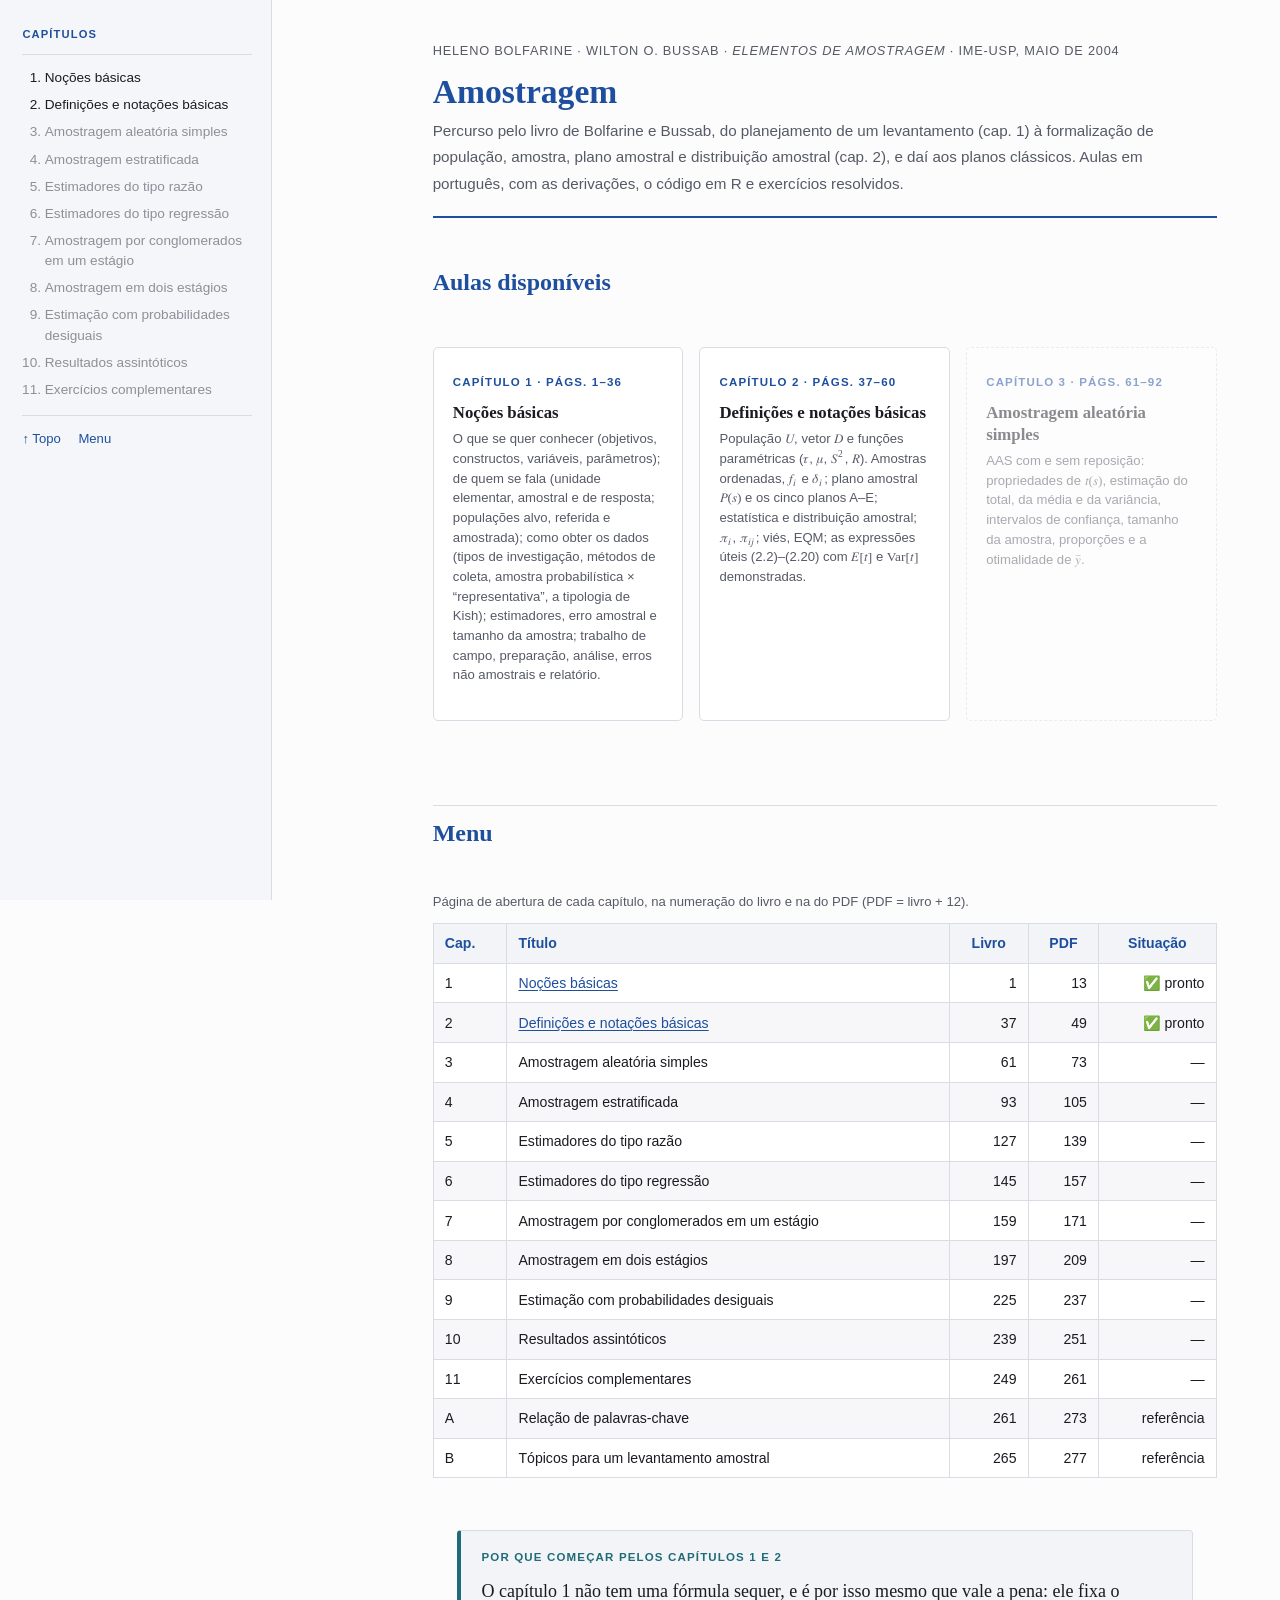
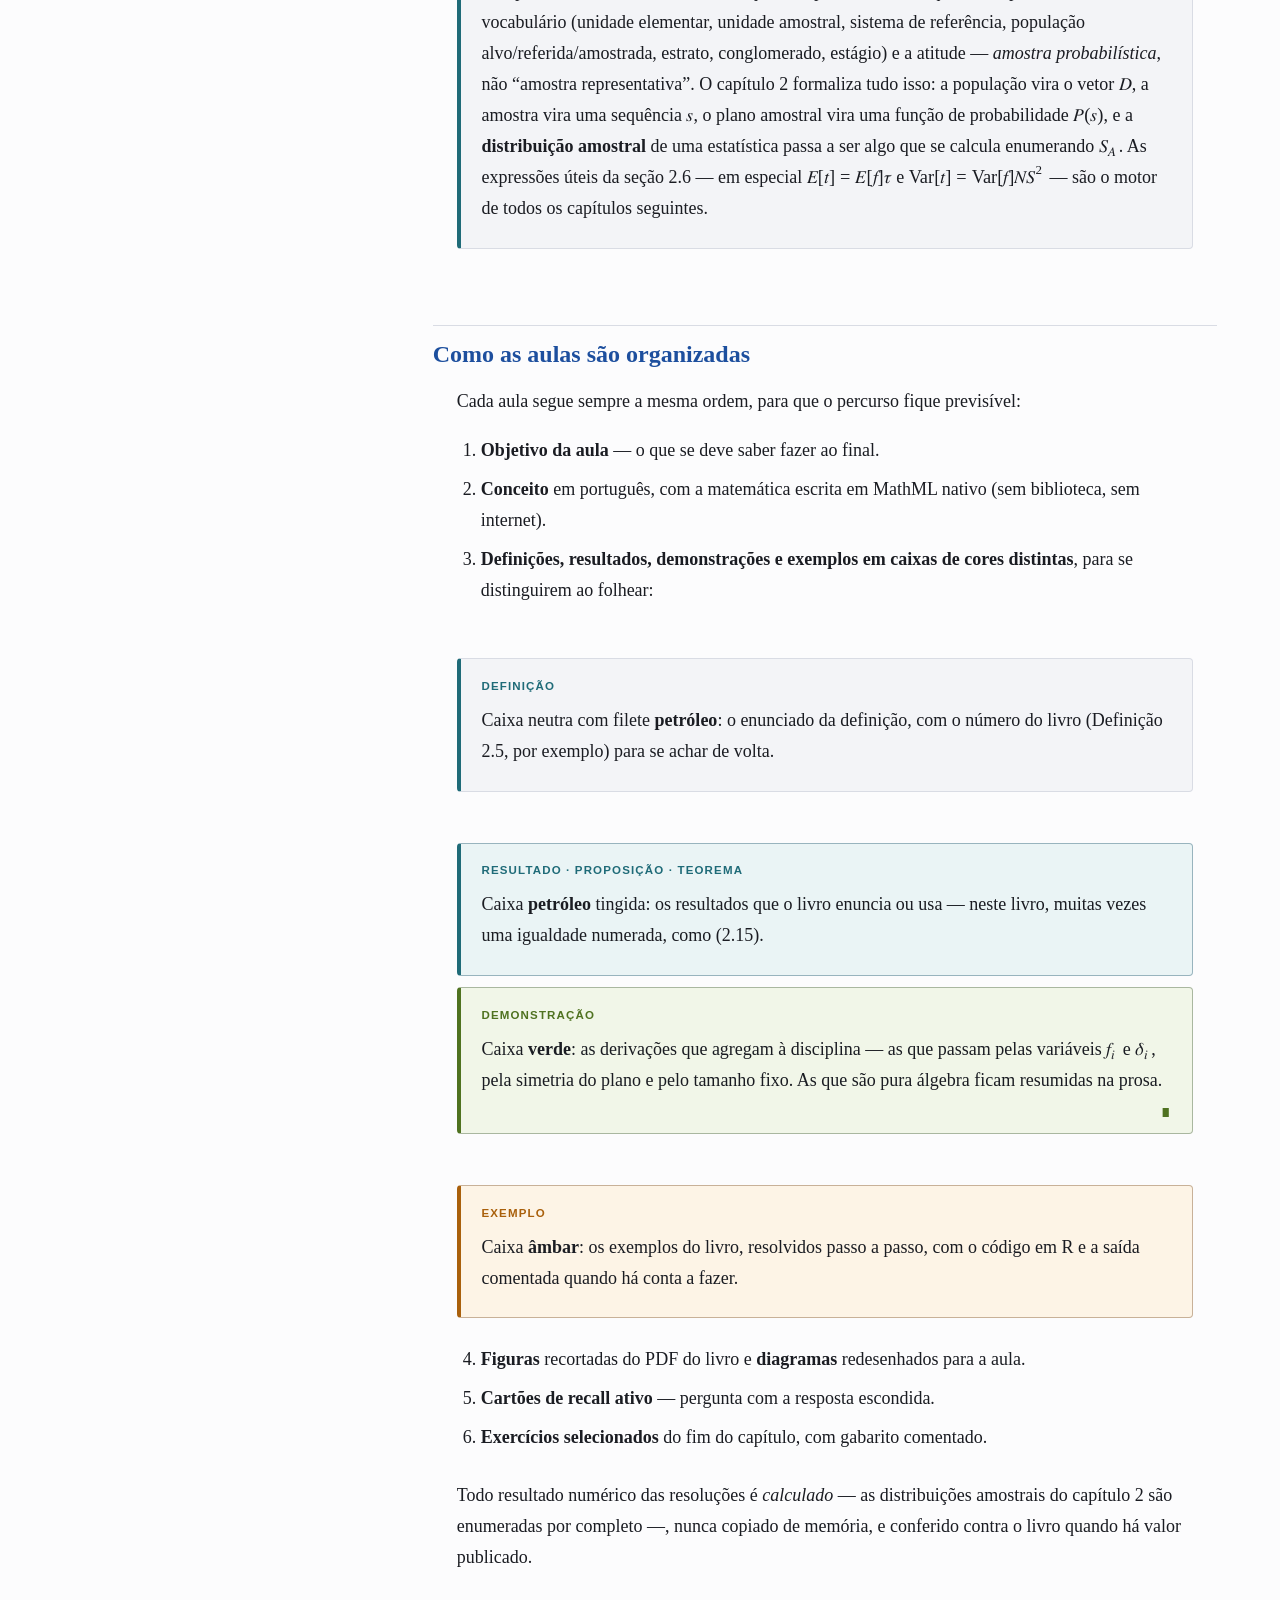
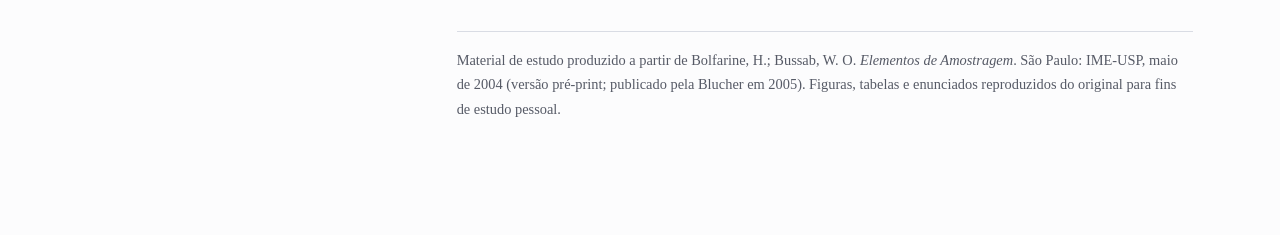
==== estudo/index.html @ f5d56c2b "Caderno de Amostragem: capítulos 1 e 2 de Bolfarine & Bussab Estrutura irmã dos cadernos ESTOCASTICO" ====
<!DOCTYPE html>
<html lang="pt-BR">
<head>
<meta charset="utf-8">
<meta name="viewport" content="width=device-width, initial-scale=1">
<!-- Caderno de estudo pessoal: reproduz figuras de obra protegida
     (Bolfarine & Bussab, IME-USP) para uso próprio. Fora dos buscadores. -->
<meta name="robots" content="noindex, nofollow">
<title>Amostragem — percurso de estudo</title>
<link rel="stylesheet" href="assets/tema.css?v=1">
<link rel="stylesheet" href="assets/estilo.css?v=1">
</head>
<body>

<details class="menu-lateral" open>
  <summary>Capítulos</summary>
  <nav class="painel">
    <p class="painel-titulo">Capítulos</p>
    <ol>
      <li><a href="cap01/01-00-nocoes-basicas.html">Noções básicas</a></li>
      <li><a href="cap02/02-00-definicoes-e-notacoes-basicas.html">Definições e notações básicas</a></li>
      <li class="adiante">Amostragem aleatória simples</li>
      <li class="adiante">Amostragem estratificada</li>
      <li class="adiante">Estimadores do tipo razão</li>
      <li class="adiante">Estimadores do tipo regressão</li>
      <li class="adiante">Amostragem por conglomerados em um estágio</li>
      <li class="adiante">Amostragem em dois estágios</li>
      <li class="adiante">Estimação com probabilidades desiguais</li>
      <li class="adiante">Resultados assintóticos</li>
      <li class="adiante">Exercícios complementares</li>
    </ol>
    <p class="extras">
      <a href="#topo">↑ Topo</a>
      <a href="#menu">Menu</a>
    </p>
  </nav>
</details>

<div class="pagina" id="topo">

<header class="topo">
  <p class="migalha">Heleno Bolfarine · Wilton O. Bussab · <em>Elementos de Amostragem</em> · IME-USP, maio de 2004</p>
  <h1>Amostragem</h1>
  <p class="subtitulo">Percurso pelo livro de Bolfarine e Bussab, do planejamento de um levantamento (cap. 1) à formalização de população, amostra, plano amostral e distribuição amostral (cap. 2), e daí aos planos clássicos. Aulas em português, com as derivações, o código em R e exercícios resolvidos.</p>
</header>


<h2>Aulas disponíveis</h2>

<div class="cartoes">

  <a class="cartao" href="cap01/01-00-nocoes-basicas.html">
    <span class="cap">Capítulo 1 · págs. 1–36</span>
    <p class="tit">Noções básicas</p>
    <p class="desc">O que se quer conhecer (objetivos, constructos, variáveis, parâmetros); de quem se fala (unidade elementar, amostral e de resposta; populações alvo, referida e amostrada); como obter os dados (tipos de investigação, métodos de coleta, amostra probabilística × “representativa”, a tipologia de Kish); estimadores, erro amostral e tamanho da amostra; trabalho de campo, preparação, análise, erros não amostrais e relatório.</p>
  </a>

  <a class="cartao" href="cap02/02-00-definicoes-e-notacoes-basicas.html">
    <span class="cap">Capítulo 2 · págs. 37–60</span>
    <p class="tit">Definições e notações básicas</p>
    <p class="desc">População <math><mi>U</mi></math>, vetor <math><mi mathvariant="bold">D</mi></math> e funções paramétricas (<math><mi>τ</mi></math>, <math><mi>μ</mi></math>, <math><msup><mi>S</mi><mn>2</mn></msup></math>, <math><mi>R</mi></math>). Amostras ordenadas, <math><msub><mi>f</mi><mi>i</mi></msub></math> e <math><msub><mi>δ</mi><mi>i</mi></msub></math>; plano amostral <math><mi>P</mi><mo>(</mo><mi>s</mi><mo>)</mo></math> e os cinco planos A–E; estatística e distribuição amostral; <math><msub><mi>π</mi><mi>i</mi></msub></math>, <math><msub><mi>π</mi><mrow><mi>i</mi><mi>j</mi></mrow></msub></math>; viés, EQM; as expressões úteis (2.2)–(2.20) com <math><mi>E</mi><mo>[</mo><mi>t</mi><mo>]</mo></math> e <math><mi>Var</mi><mo>[</mo><mi>t</mi><mo>]</mo></math> demonstradas.</p>
  </a>

  <span class="cartao pendente">
    <span class="cap">Capítulo 3 · págs. 61–92</span>
    <p class="tit">Amostragem aleatória simples</p>
    <p class="desc">AAS com e sem reposição: propriedades de <math><mi>t</mi><mo>(</mo><mi>s</mi><mo>)</mo></math>, estimação do total, da média e da variância, intervalos de confiança, tamanho da amostra, proporções e a otimalidade de <math><mover><mi>y</mi><mo>¯</mo></mover></math>.</p>
  </span>

</div>

<h2 id="menu">Menu</h2>

<div class="rolagem">
<table>
  <caption>Página de abertura de cada capítulo, na numeração do livro e na do PDF (PDF = livro + 12).</caption>
  <thead>
    <tr><th>Cap.</th><th class="txt">Título</th><th>Livro</th><th>PDF</th><th>Situação</th></tr>
  </thead>
  <tbody>
    <tr><td>1</td><td class="txt"><a href="cap01/01-00-nocoes-basicas.html">Noções básicas</a></td><td>1</td><td>13</td><td>✅ pronto</td></tr>
    <tr><td>2</td><td class="txt"><a href="cap02/02-00-definicoes-e-notacoes-basicas.html">Definições e notações básicas</a></td><td>37</td><td>49</td><td>✅ pronto</td></tr>
    <tr><td>3</td><td class="txt">Amostragem aleatória simples</td><td>61</td><td>73</td><td>—</td></tr>
    <tr><td>4</td><td class="txt">Amostragem estratificada</td><td>93</td><td>105</td><td>—</td></tr>
    <tr><td>5</td><td class="txt">Estimadores do tipo razão</td><td>127</td><td>139</td><td>—</td></tr>
    <tr><td>6</td><td class="txt">Estimadores do tipo regressão</td><td>145</td><td>157</td><td>—</td></tr>
    <tr><td>7</td><td class="txt">Amostragem por conglomerados em um estágio</td><td>159</td><td>171</td><td>—</td></tr>
    <tr><td>8</td><td class="txt">Amostragem em dois estágios</td><td>197</td><td>209</td><td>—</td></tr>
    <tr><td>9</td><td class="txt">Estimação com probabilidades desiguais</td><td>225</td><td>237</td><td>—</td></tr>
    <tr><td>10</td><td class="txt">Resultados assintóticos</td><td>239</td><td>251</td><td>—</td></tr>
    <tr><td>11</td><td class="txt">Exercícios complementares</td><td>249</td><td>261</td><td>—</td></tr>
    <tr><td>A</td><td class="txt">Relação de palavras-chave</td><td>261</td><td>273</td><td>referência</td></tr>
    <tr><td>B</td><td class="txt">Tópicos para um levantamento amostral</td><td>265</td><td>277</td><td>referência</td></tr>
  </tbody>
</table>
</div>

<div class="caixa definicao">
  <span class="rotulo">Por que começar pelos capítulos 1 e 2</span>
  <p>O capítulo 1 não tem uma fórmula sequer, e é por isso mesmo que vale a pena: ele fixa o vocabulário (unidade elementar, unidade amostral, sistema de referência, população alvo/referida/amostrada, estrato, conglomerado, estágio) e a atitude — <em>amostra probabilística</em>, não “amostra representativa”. O capítulo 2 formaliza tudo isso: a população vira o vetor <math><mi mathvariant="bold">D</mi></math>, a amostra vira uma sequência <math><mi>s</mi></math>, o plano amostral vira uma função de probabilidade <math><mi>P</mi><mo>(</mo><mi>s</mi><mo>)</mo></math>, e a <strong>distribuição amostral</strong> de uma estatística passa a ser algo que se calcula enumerando <math><msub><mi>S</mi><mi>A</mi></msub></math>. As expressões úteis da seção 2.6 — em especial <math><mi>E</mi><mo>[</mo><mi>t</mi><mo>]</mo><mo>=</mo><mi>E</mi><mo>[</mo><mi>f</mi><mo>]</mo><mi>τ</mi></math> e <math><mi>Var</mi><mo>[</mo><mi>t</mi><mo>]</mo><mo>=</mo><mi>Var</mi><mo>[</mo><mi>f</mi><mo>]</mo><mi>N</mi><msup><mi>S</mi><mn>2</mn></msup></math> — são o motor de todos os capítulos seguintes.</p>
</div>

<h2>Como as aulas são organizadas</h2>

<p>Cada aula segue sempre a mesma ordem, para que o percurso fique previsível:</p>

<ol>
  <li><strong>Objetivo da aula</strong> — o que se deve saber fazer ao final.</li>
  <li><strong>Conceito</strong> em português, com a matemática escrita em MathML nativo (sem biblioteca, sem internet).</li>
  <li><strong>Definições, resultados, demonstrações e exemplos em caixas de cores distintas</strong>, para se distinguirem ao folhear:</li>
</ol>

<div class="caixa definicao">
  <span class="rotulo">Definição</span>
  <p>Caixa neutra com filete <strong>petróleo</strong>: o enunciado da definição, com o número do livro (Definição 2.5, por exemplo) para se achar de volta.</p>
</div>

<div class="caixa teorema">
  <span class="rotulo">Resultado · Proposição · Teorema</span>
  <p>Caixa <strong>petróleo</strong> tingida: os resultados que o livro enuncia ou usa — neste livro, muitas vezes uma igualdade numerada, como (2.15).</p>
</div>

<div class="caixa demonstracao">
  <span class="rotulo">Demonstração</span>
  <p>Caixa <strong>verde</strong>: as derivações que agregam à disciplina — as que passam pelas variáveis <math><msub><mi>f</mi><mi>i</mi></msub></math> e <math><msub><mi>δ</mi><mi>i</mi></msub></math>, pela simetria do plano e pelo tamanho fixo. As que são pura álgebra ficam resumidas na prosa.<span class="qed">∎</span></p>
</div>

<div class="caixa exemplo">
  <span class="rotulo">Exemplo</span>
  <p>Caixa <strong>âmbar</strong>: os exemplos do livro, resolvidos passo a passo, com o código em R e a saída comentada quando há conta a fazer.</p>
</div>

<ol start="4">
  <li><strong>Figuras</strong> recortadas do PDF do livro e <strong>diagramas</strong> redesenhados para a aula.</li>
  <li><strong>Cartões de recall ativo</strong> — pergunta com a resposta escondida.</li>
  <li><strong>Exercícios selecionados</strong> do fim do capítulo, com gabarito comentado.</li>
</ol>

<p>Todo resultado numérico das resoluções é <em>calculado</em> — as distribuições amostrais do capítulo 2 são enumeradas por completo —, nunca copiado de memória, e conferido contra o livro quando há valor publicado.</p>


<div class="nota">
  <p>Material de estudo produzido a partir de Bolfarine, H.; Bussab, W. O. <em>Elementos de Amostragem</em>. São Paulo: IME-USP, maio de 2004 (versão pré-print; publicado pela Blucher em 2005). Figuras, tabelas e enunciados reproduzidos do original para fins de estudo pessoal.</p>
</div>

</div>
<script>
/* Em tela larga a barra lateral fica sempre aberta (o CSS esconde o
   alternador). Abaixo de 62rem ela vira aba: aí começa fechada e fecha
   sozinha ao escolher um link. Nada aqui depende de rede ou biblioteca —
   sem JavaScript a barra apenas fica sempre aberta, que é o estado bom. */
(function () {
  var menu = document.querySelector(".menu-lateral");
  if (!menu) return;

  menu.querySelectorAll("details.sub > summary > a").forEach(function (a) {
    a.addEventListener("click", function () {
      var d = a.closest("details.sub");
      if (d) d.open = true;
    });
  });

  if (!window.matchMedia) return;
  var estreito = window.matchMedia("(max-width: 62rem)");
  function ajustar() { menu.open = !estreito.matches; }
  ajustar();
  estreito.addEventListener("change", ajustar);
  menu.querySelectorAll(".painel a").forEach(function (a) {
    a.addEventListener("click", function () {
      if (estreito.matches) menu.open = false;
    });
  });
})();
</script>
</body>
</html>
---- estudo/assets/tema.css ----
/* ==========================================================================
   AMOSTRAGEM — tema "azul-cobalto"
   --------------------------------------------------------------------------
   Este arquivo é a ÚNICA fonte de cores, fontes e medidas do projeto.
   `estilo.css` cuida só de estrutura e nunca traz cor literal — sempre
   var(--…) declarada aqui. (Única exceção: a regra @media print, que força
   fundo branco porque papel é branco.)

   REGRA DO TEMA: as superfícies gerais são neutras. O azul aparece só em
   TIPOGRAFIA e em FILETES — títulos, links, rótulos, bordas de destaque.

   EXCEÇÃO DELIBERADA (herdada do caderno ESTOCASTICOS): as três caixas
   matemáticas — enunciado de teorema/proposição/resultado, demonstração e
   exemplo — têm cada uma a SUA cor, com fundo levemente tingido, para que se
   distingam à primeira vista ao folhear a página:

       .teorema       petróleo      (enunciados: teoremas, proposições, resultados)
       .demonstracao  verde-musgo   (demonstrações)
       .exemplo       âmbar         (exemplos do livro, resolvidos)

   Como o realce do tema já é azul, o enunciado NÃO usa o azul-índigo do
   ESTOCASTICOS (ficaria igual ao título): usa petróleo, que se lê como
   "azul-esverdeado" ao lado do cobalto.

   As demais caixas (definição, aviso, prática, objetivo) seguem a regra
   geral: fundo cinza neutro, cor só no filete e no rótulo. A definição é a
   caixa mais frequente deste livro (Definições 2.1 a 2.11) e fica neutra de
   propósito: é texto de referência, não resultado a destacar.

   Para trocar de tema:
     1. copie este arquivo para assets/temas/<nome>.css
     2. mude os valores lá
     3. troque o href do primeiro <link> das páginas para o novo arquivo
   Nenhuma outra alteração é necessária: estilo.css continua igual.
   ========================================================================== */

:root {
  /* ---- superfícies: cinzas neutros, sem tingimento ---- */
  --fundo:        #fcfcfd;
  --fundo-caixa:  #ffffff;
  --fundo-suave:  #f3f4f7;   /* caixas neutras, cabeçalho de tabela, hover */
  --texto:        #1a1c22;
  --texto-fraco:  #565a66;
  --linha:        #d9dce4;

  /* ---- cores semânticas: SÓ em texto e filetes ---- */
  --realce:       #1d4f9e;   /* azul-cobalto — h1, h2, links e destaques */
  --realce-2:     #2f62b5;   /* azul médio — h3 (subtópicos) */
  --realce-3:     #5d78ad;   /* azul-acinzentado — h4 (rótulos de sub-bloco) */
  --azul:         #1f6b78;   /* petróleo — definições e saída do R */
  --verde:        #587a1e;   /* verde-oliva — código R / respostas */
  --ambar:        #8a4a1c;   /* castanho-queimado — avisos e armadilhas (o
                                 âmbar de verdade ficou para os exemplos) */

  /* ---- as três caixas matemáticas: cor do filete/rótulo e fundo tingido ---- */
  --teorema:        #1f6b78;   /* petróleo */
  --teorema-fundo:  #eaf4f5;
  --demo:           #4f7220;   /* verde-musgo */
  --demo-fundo:     #f1f6e8;
  --exemplo:        #a9600c;   /* âmbar */
  --exemplo-fundo:  #fdf4e6;

  /* ---- cores de peças específicas ---- */
  --menu-fundo:   #f5f6f9;   /* barra lateral fixa */
  --menu-texto:   #ffffff;   /* texto sobre o alternador do menu (fundo --realce) */
  --fundo-figura: #ffffff;   /* recortes do PDF têm fundo branco */

  /* ---- tipografia ---- */
  --serif:  Georgia, "Iowan Old Style", "Palatino Linotype", Palatino, serif;
  --sans:   "Segoe UI", -apple-system, Roboto, "Helvetica Neue", Arial, sans-serif;
  --mono:   "Cascadia Mono", Consolas, "SF Mono", "Liberation Mono", monospace;
  --corpo-tamanho: 18px;
  --corpo-altura:  1.72;

  /* ---- medidas da grade (ver estilo.css) ---- */
  --largura-leitura: 46rem;   /* coluna de prosa */
  --largura-sangria: 10rem;   /* quanto figuras/tabelas avançam para cada lado */
  --largura-menu:    17rem;   /* barra lateral fixa, sempre aberta */
  --desloca-texto:   4.5rem;  /* quanto o bloco de conteúdo anda para a direita
                                 além da barra lateral */

  /* ---- figuras ---- */
  --figura-largura: 34rem;    /* teto de largura dos recortes do livro */
  --figura-altura:  52vh;     /* teto de altura, para nenhuma figura dominar a tela */
}

@media (prefers-color-scheme: dark) {
  :root {
    --fundo:        #151619;
    --fundo-caixa:  #1c1e23;
    --fundo-suave:  #24272e;
    --texto:        #e5e7ec;
    --texto-fraco:  #a0a4b0;
    --linha:        #363a44;
    --realce:       #8fb3f2;
    --realce-2:     #7fa5e8;
    --realce-3:     #9daccb;
    --azul:         #7fc8d4;
    --verde:        #adc96c;
    --ambar:        #dfa574;

    --teorema:        #7fc8d4;
    --teorema-fundo:  #182629;
    --demo:           #b3cf7c;
    --demo-fundo:     #1f2619;
    --exemplo:        #e7b26b;
    --exemplo-fundo:  #2c2419;

    --menu-fundo:   #191b1f;
    --menu-texto:   #151619;   /* o realce clareia no escuro: texto escuro sobre ele */
    /* --fundo-figura continua branco: as figuras vêm do PDF com fundo branco */
  }
}
---- estudo/assets/estilo.css ----
/* ==========================================================================
   AMOSTRAGEM — Bolfarine & Bussab, Elementos de Amostragem
   Estrutura e layout das páginas de estudo. Offline, sem dependências.

   Cores, fontes e medidas NÃO ficam aqui: estão em `tema.css`, que precisa
   ser carregado antes deste arquivo. Ao acrescentar regras, use sempre
   var(--…) — nunca uma cor literal — para que trocar de tema continue
   sendo trocar um único <link>.
   ========================================================================== */

* { box-sizing: border-box; }

html { scroll-behavior: smooth; }

body {
  margin: 0;
  background: var(--fundo);
  color: var(--texto);
  font-family: var(--serif);
  font-size: var(--corpo-tamanho);
  line-height: var(--corpo-altura);
  -webkit-text-size-adjust: 100%;
}

/* --------------------------------------------------------------- layout --
   Grade de "quebra de coluna": a prosa fica numa largura confortável de
   leitura, mas figuras, tabelas, código e exercícios avançam para as bordas.
   -------------------------------------------------------------------- */

/* Os sufixos -start/-end são obrigatórios: só com eles o atalho
   `grid-column: texto` resolve para texto-start / texto-end. */
.pagina {
  display: grid;
  grid-template-columns:
    /* barra lateral + o deslocamento do conteúdo para a direita */
    [borda-start] calc(var(--largura-menu) + var(--desloca-texto))
    minmax(1.25rem, 1fr)
    [larga-start] minmax(0, var(--largura-sangria))
    [texto-start] minmax(0, var(--largura-leitura)) [texto-end]
    minmax(0, var(--largura-sangria)) [larga-end]
    minmax(1.25rem, 1fr) [borda-end];
  padding: 2.5rem 0 6rem;
}

/* tudo cai na coluna de texto por padrão… */
.pagina > * { grid-column: texto; }

/* …e estes elementos avançam para as bordas.
   Os títulos entram na lista de propósito: assim todos nascem na mesma
   margem esquerda das figuras, tabelas e código, e o filete de cima do h2
   atravessa a página inteira em vez de parar na largura da prosa.
   (h4 fica de fora: é rótulo curto colado no parágrafo que vem logo abaixo.) */
.pagina > .topo,
.pagina > h2,
.pagina > h3,
.pagina > figure,
.pagina > .rolagem,
.pagina > pre,
.pagina > .cartoes,
.pagina > .exercicio,
.pagina > .nav-rodape { grid-column: larga; }

/* Dentro do exercício, a mesma ideia em miniatura: prosa e equações numa
   coluna de leitura; código e tabelas ocupando a caixa inteira. */
.exercicio {
  display: grid;
  grid-template-columns:
    [ex-larga-start ex-texto-start] minmax(0, var(--largura-leitura)) [ex-texto-end]
    minmax(0, 1fr) [ex-larga-end];
}

.exercicio > * { grid-column: ex-texto; }
.exercicio > pre,
.exercicio > .rolagem,
.exercicio > .caixa { grid-column: ex-larga; }

.recall .resposta { max-width: 54rem; }

/* Faixa intermediária: cabe a barra lateral, mas não a sangria inteira.
   A grade reparte o espaço igualmente entre as três colunas centrais, então
   sem este ajuste as duas sangrias de 10rem espremiam a prosa (46rem viravam
   ~30rem numa tela de 1366px). Aqui a sangria encolhe para 1.5rem e a coluna
   de leitura fica inteira. */
@media (min-width: 62.0625rem) and (max-width: 88rem) {
  .pagina {
    grid-template-columns:
      [borda-start] calc(var(--largura-menu) + var(--desloca-texto))
      minmax(0, 1.4fr)                      /* sobra maior à esquerda… */
      [larga-start] minmax(0, 1.5rem)
      [texto-start] minmax(0, var(--largura-leitura)) [texto-end]
      minmax(0, 1.5rem) [larga-end]
      minmax(1.25rem, 1fr) [borda-end];     /* …do que à direita */
  }
}

/* Abaixo de 62rem não cabe barra lateral fixa: a página vira uma coluna só e
   o menu volta a ser a aba que abre e fecha (ver bloco do menu abaixo). */
@media (max-width: 62rem) {
  .pagina {
    grid-template-columns: [borda-start larga-start texto-start] minmax(0, 1fr) [texto-end larga-end borda-end];
    padding: 2rem 1.25rem 4rem 3.25rem;   /* a esquerda é da aba lateral */
  }
  .exercicio { display: block; }
}

/* ------------------------------------------------------- barra lateral --
   Em tela larga é uma coluna fixa, sempre aberta, ocupando a altura inteira:
   o índice fica sempre à vista. Abaixo de 62rem ela encolhe de volta para a
   aba vertical que abre e fecha, porque não há espaço para as duas coisas.

   O elemento continua sendo um <details open>: sem JavaScript a barra
   simplesmente já vem aberta, que é o estado desejado.
   -------------------------------------------------------------------- */

.menu-lateral {
  position: fixed;
  left: 0;
  top: 0;
  bottom: 0;
  width: var(--largura-menu);
  z-index: 200;
  background: var(--menu-fundo);
  border-right: 1px solid var(--linha);
  overflow-y: auto;
  overscroll-behavior: contain;
}

/* Em tela larga não há o que alternar: a barra vive aberta. */
.menu-lateral > summary { display: none; }

.menu-lateral .painel {
  padding: 1.6rem 1.2rem 2rem 1.4rem;
  font-family: var(--sans);
  font-size: 0.85rem;
  line-height: 1.5;
}

.painel .painel-titulo {
  font-size: 0.7rem;
  font-weight: 700;
  letter-spacing: 0.1em;
  text-transform: uppercase;
  color: var(--realce);
  margin: 0 0 0.85rem;
  padding-bottom: 0.7rem;
  border-bottom: 1px solid var(--linha);
}

.painel ol { margin: 0; padding-left: 1.4rem; }
.painel li { margin-bottom: 0.42rem; }

.painel a {
  color: var(--texto);
  text-decoration: none;
  border-bottom: 1px solid transparent;
}

.painel a:hover {
  color: var(--realce);
  border-bottom-color: var(--realce);
}

/* Capítulos ainda não escritos: aparecem na lista, mas apagados e sem link. */
.painel .adiante { color: var(--texto-fraco); opacity: 0.65; }

/* ---- seções com subtópicos ----
   `<details class="sub">` dentro do <li>: nasce fechado e só abre quando o
   usuário clica. Clicar no título abre a lista E salta para a seção — as
   duas coisas, sem JavaScript nenhum. */
.painel details.sub > summary {
  list-style: none;
  cursor: pointer;
  display: flex;
  gap: 0.35rem;
  align-items: baseline;
}

.painel details.sub > summary::-webkit-details-marker { display: none; }
.painel details.sub > summary::marker { content: ""; }

.painel details.sub > summary::before {
  content: "▸";
  color: var(--realce);
  font-size: 0.72em;
  flex: 0 0 auto;
  line-height: 1.7;
}

.painel details.sub[open] > summary::before { content: "▾"; }
.painel details.sub > summary:hover::before { color: var(--realce-2); }

.painel .subitens {
  list-style: none;
  margin: 0.4rem 0 0.55rem;
  padding-left: 0.85rem;
  margin-left: 0.15rem;
  border-left: 1px solid var(--linha);
  font-size: 0.94em;
}

.painel .subitens li { margin-bottom: 0.32rem; }
.painel .subitens a { color: var(--texto-fraco); }
.painel .subitens a:hover { color: var(--realce); border-bottom-color: var(--realce); }
.painel .subitens math { font-size: 1em; }

.painel .extras {
  margin: 0.9rem 0 0;
  padding-top: 0.8rem;
  border-top: 1px solid var(--linha);
  display: flex;
  flex-wrap: wrap;
  gap: 0.5rem 1.1rem;
  font-size: 0.82rem;
}

.painel .extras a { color: var(--realce); }

/* ---- tela estreita: volta a ser a aba que abre e fecha ---- */
@media (max-width: 62rem) {
  .menu-lateral {
    top: 50%;
    bottom: auto;
    width: auto;
    transform: translateY(-50%);
    background: none;
    border-right: none;
    overflow: visible;
  }

  .menu-lateral > summary {
    display: block;
    list-style: none;
    cursor: pointer;
    writing-mode: vertical-rl;
    text-orientation: mixed;
    background: var(--realce);
    color: var(--menu-texto);
    font-family: var(--sans);
    font-size: 0.74rem;
    font-weight: 700;
    letter-spacing: 0.14em;
    text-transform: uppercase;
    padding: 1.3rem 0.6rem;
    border-radius: 0 8px 8px 0;
    box-shadow: 0 2px 14px rgb(0 0 0 / 22%);
    user-select: none;
    transition: padding 0.12s, filter 0.12s;
  }

  .menu-lateral > summary::-webkit-details-marker { display: none; }
  .menu-lateral > summary::marker { content: ""; }
  .menu-lateral > summary:hover { filter: brightness(1.15); padding-right: 0.85rem; }
  .menu-lateral > summary:focus-visible { outline: 2px solid var(--texto); outline-offset: 3px; }
  .menu-lateral > summary::before { content: "☰  "; letter-spacing: 0; }
  .menu-lateral[open] > summary::before { content: "✕  "; }

  .menu-lateral .painel {
    position: absolute;
    left: 100%;
    top: 50%;
    transform: translateY(-50%);
    width: min(23rem, calc(100vw - 4.5rem));
    max-height: 84vh;
    overflow-y: auto;
    overscroll-behavior: contain;
    background: var(--fundo-caixa);
    border: 1px solid var(--linha);
    border-left: none;
    border-radius: 0 10px 10px 0;
    box-shadow: 0 8px 36px rgb(0 0 0 / 28%);
    padding: 1.1rem 1.3rem 1.2rem;
  }
}

@media (max-width: 34rem) {
  .menu-lateral > summary { padding: 1rem 0.5rem; font-size: 0.68rem; }
  .menu-lateral .painel { font-size: 0.85rem; padding: 1rem; }
}

@media print { .menu-lateral { display: none; } }

/* ----------------------------------------------------------- cabeçalho -- */

.topo {
  border-bottom: 2px solid var(--realce);
  padding-bottom: 1.2rem;
  margin-bottom: 1.7rem;   /* curto de propósito: a abertura encosta no título */
}

.migalha {
  font-family: var(--sans);
  font-size: 0.8rem;
  letter-spacing: 0.06em;
  text-transform: uppercase;
  color: var(--texto-fraco);
  margin: 0 0 0.6rem;
}

.migalha a { color: inherit; }

h1 {
  font-size: 2.1rem;
  line-height: 1.2;
  margin: 0 0 0.4rem;
  color: var(--realce);
  font-weight: 700;
}

.subtitulo {
  font-family: var(--sans);
  font-size: 0.95rem;
  color: var(--texto-fraco);
  margin: 0;
}

h2 {
  font-size: 1.5rem;
  margin: 3.2rem 0 1rem;
  padding-top: 0.8rem;
  border-top: 1px solid var(--linha);
  color: var(--realce);
  line-height: 1.3;
}

/* h2 logo depois do cabeçalho (o primeiro título do index): sem filete —
   o traço do .topo já está ali em cima e dois seguidos ficam pesados. */
.pagina > .topo + h2 {
  border-top: none;
  padding-top: 0;
  margin-top: 1.4rem;
}

/* h3 e h4 seguem o h2 na família do vermelho, um tom mais claro a cada nível —
   a hierarquia se lê pela cor além do tamanho. */
h3 {
  font-size: 1.18rem;
  margin: 2.2rem 0 0.7rem;
  color: var(--realce-2);
  font-weight: 700;
}

h4 {
  font-family: var(--sans);
  font-size: 0.95rem;
  letter-spacing: 0.03em;
  margin: 1.6rem 0 0.5rem;
  color: var(--realce-3);
  text-transform: uppercase;
}

p { margin: 0 0 1.1rem; }

a { color: var(--realce); text-decoration-thickness: 1px; text-underline-offset: 2px; }

strong { font-weight: 700; }

em.en {
  font-style: italic;
  color: var(--texto-fraco);
}

ul, ol { margin: 0 0 1.2rem; padding-left: 1.5rem; }
li { margin-bottom: 0.5rem; }

/* --------------------------------------------------------------- caixas -- */

/* Fundo neutro para todas: quem carrega a semântica é o filete da esquerda e
   a cor do rótulo, nunca o fundo (ver a regra do tema em tema.css). */
.caixa {
  background: var(--fundo-suave);
  border: 1px solid var(--linha);
  border-left: 4px solid var(--linha);
  border-radius: 4px;
  padding: 1.1rem 1.3rem 0.4rem;
  margin: 1.6rem 0;
}

.caixa > :first-child { margin-top: 0; }

.caixa .rotulo {
  font-family: var(--sans);
  font-size: 0.72rem;
  font-weight: 700;
  letter-spacing: 0.1em;
  text-transform: uppercase;
  display: block;
  margin-bottom: 0.5rem;
}

.objetivo   { border-left-color: var(--realce); }
.objetivo .rotulo { color: var(--realce); }

.definicao  { border-left-color: var(--azul); }
.definicao .rotulo { color: var(--azul); }

.aviso      { border-left-color: var(--ambar); }
.aviso .rotulo { color: var(--ambar); }

.pratica    { border-left-color: var(--verde); }
.pratica .rotulo { color: var(--verde); }

/* ---- as três caixas matemáticas ----
   Exceção deliberada à regra do fundo neutro (ver tema.css): cada uma tem
   fundo tingido com a própria cor, para que enunciado, demonstração e
   exemplo se distingam de longe. A cor vem do tema; aqui só se aplica. */
.teorema {
  background: var(--teorema-fundo);
  border-color: color-mix(in srgb, var(--teorema) 35%, var(--linha));
  border-left-color: var(--teorema);
}
.teorema .rotulo { color: var(--teorema); }

.demonstracao {
  background: var(--demo-fundo);
  border-color: color-mix(in srgb, var(--demo) 35%, var(--linha));
  border-left-color: var(--demo);
}
.demonstracao .rotulo { color: var(--demo); }

.exemplo {
  background: var(--exemplo-fundo);
  border-color: color-mix(in srgb, var(--exemplo) 35%, var(--linha));
  border-left-color: var(--exemplo);
}
.exemplo .rotulo { color: var(--exemplo); }

/* Fim de demonstração: o quadradinho encostado à direita da última linha. */
.qed { float: right; margin-left: 1rem; color: var(--demo); }

/* Uma demonstração que segue imediatamente o enunciado que prova cola nele:
   sem o respiro de 1.6rem entre as duas caixas, lê-se como um bloco só. */
.teorema + .demonstracao { margin-top: -0.9rem; }

/* Numa caixa, uma tabela ou código ocupa a largura toda da caixa. */
.caixa .rolagem { margin: 1rem 0; }
.caixa pre { margin: 1rem 0; }

/* ---- abertura da aula ----
   O primeiro .objetivo vem logo depois do cabeçalho e é a continuação dele,
   não um cartão à parte: perde moldura e fundo, ganha um filete que desce do
   título. (O .objetivo do meio da página — a síntese do cap. 2 — continua
   sendo cartão, porque ali ele é mesmo um bloco isolado.) */
/* Ocupa a coluna larga para o filete nascer exatamente onde termina, à
   esquerda, o traço do cabeçalho — os dois formam um canto. Os tópicos ficam
   colados no filete e usam a largura toda, para caber um por linha. */
.pagina > .topo + .objetivo {
  grid-column: larga;
  background: none;
  border: none;
  border-left: 2px solid var(--realce);
  border-radius: 0;
  margin: 0 0 3.2rem;
  padding: 0.1rem 0 0.1rem 1.3rem;
}

.pagina > .topo + .objetivo .rotulo {
  font-size: 0.75rem;
  margin-bottom: 0.7rem;
}

/* Corpo menor que o da prosa: é o que faz cada objetivo caber numa linha só
   na largura cheia. Em tela estreita não cabe e volta a quebrar — é o certo,
   forçar `nowrap` só criaria rolagem horizontal na página inteira. */
.pagina > .topo + .objetivo ul {
  margin-bottom: 0;
  padding-left: 1.05rem;
  font-size: 0.88rem;
  line-height: 1.62;
}

.pagina > .topo + .objetivo li { margin-bottom: 0.3rem; }
.pagina > .topo + .objetivo li::marker { color: var(--realce); }

/* Na faixa intermediária a coluna larga é estreita (a sangria encolheu ali) e
   o objetivo mais longo voltava a quebrar. Como a abertura não tem
   borda do lado direito, deixá-la avançar até a margem não muda o desenho e
   segura um tópico por linha até por volta de 1270px.
   Precisa vir DEPOIS da regra base acima: mesma especificidade, quem estiver
   por último ganha — já perdi tempo com isso uma vez. */
@media (min-width: 62.0625rem) and (max-width: 88rem) {
  .pagina > .topo + .objetivo {
    grid-column: larga-start / borda-end;
    padding-right: 1.25rem;
  }
}

/* ----------------------------------------------------------- matemática -- */

math { font-size: 1.02em; }

math[display="block"] {
  display: block;
  width: max-content;          /* encolhe até o conteúdo, para as margens auto centrarem */
  max-width: 100%;             /* mas nunca estoura a coluna: aí rola no eixo x */
  margin: 1.4rem auto;
  overflow-x: auto;
  overflow-y: hidden;
}

.eq {
  display: flex;
  align-items: center;
  gap: 1rem;
  margin: 1.4rem 0;
}

/* o espaçador espelha a largura do número, para a equação ficar centrada na coluna */
.eq::before {
  content: "";
  flex: 0 0 4.5rem;
}

.eq math[display="block"] { margin: 0 auto; min-width: 0; flex: 1; }

.eq .num {
  font-family: var(--sans);
  font-size: 0.8rem;
  color: var(--texto-fraco);
  white-space: nowrap;
  flex: 0 0 4.5rem;
  text-align: right;
}

/* --------------------------------------------------------------- figuras -- */

figure {
  margin: 2rem 0;
  text-align: center;
}

/* Os dois tetos vêm do tema: --figura-largura segura a largura e
   --figura-altura impede que uma figura alta domine a tela. */
figure img {
  max-width: min(100%, var(--figura-largura));
  max-height: var(--figura-altura);
  width: auto;
  height: auto;
  border: 1px solid var(--linha);
  border-radius: 3px;
  background: var(--fundo-figura);
  padding: 0.6rem;
}

figcaption {
  font-family: var(--sans);
  font-size: 0.82rem;
  color: var(--texto-fraco);
  margin: 0.7rem auto 0;                 /* acompanha a imagem, que é centrada */
  max-width: min(100%, calc(var(--figura-largura) + 6rem));
  line-height: 1.5;
  text-align: left;
}

figcaption b { color: var(--texto); }

/* ---- diagramas de estados desenhados em SVG inline ----
   Mesma moldura das figuras do livro. As cores vêm de currentColor e das
   variáveis do tema, então o diagrama acompanha o modo claro/escuro. */
figure.diagrama svg {
  max-width: min(100%, var(--figura-largura));
  height: auto;
  border: 1px solid var(--linha);
  border-radius: 3px;
  background: var(--fundo-caixa);
  padding: 0.6rem;
  color: var(--texto);
  font-family: var(--sans);
}

figure.diagrama .no   { fill: var(--fundo-caixa); stroke: var(--realce); stroke-width: 1.6; }
figure.diagrama .no-abs { fill: color-mix(in srgb, var(--realce) 14%, var(--fundo-caixa)); stroke: var(--realce); stroke-width: 2.2; }
figure.diagrama .seta { fill: none; stroke: currentColor; stroke-width: 1.3; marker-end: url(#ponta); }
figure.diagrama .rot  { font-size: 11px; fill: var(--texto-fraco); }
figure.diagrama .est  { font-size: 13px; font-weight: 700; fill: var(--texto); text-anchor: middle; dominant-baseline: central; }
figure.diagrama .ponta { fill: currentColor; }

/* --------------------------------------------------------------- tabelas -- */

.rolagem { overflow-x: auto; margin: 1.6rem 0; }

table {
  border-collapse: collapse;
  width: 100%;
  font-family: var(--sans);
  font-size: 0.88rem;
  background: var(--fundo-caixa);
}

caption {
  font-family: var(--sans);
  font-size: 0.82rem;
  color: var(--texto-fraco);
  text-align: left;
  padding-bottom: 0.6rem;
}

th, td {
  border: 1px solid var(--linha);
  padding: 0.45rem 0.7rem;
  text-align: right;
}

th {
  background: var(--fundo-suave);
  color: var(--realce);
  font-weight: 700;
  text-align: center;
}

td:first-child, th:first-child { text-align: left; }

/* Coluna de texto no meio de uma tabela numérica: número alinha à direita,
   texto não. Marque a célula com class="txt". */
td.txt, th.txt { text-align: left; }

tbody tr:nth-child(even) td { background: color-mix(in srgb, var(--linha) 22%, transparent); }

/* ---------------------------------------------------------------- código -- */

pre {
  background: var(--fundo-caixa);
  border: 1px solid var(--linha);
  border-left: 4px solid var(--verde);
  border-radius: 4px;
  padding: 1rem 1.1rem;
  overflow-x: auto;
  font-family: var(--mono);
  font-size: 0.82rem;
  line-height: 1.6;
  margin: 1.4rem 0;
}

pre .cmt { color: var(--texto-fraco); font-style: italic; }
pre .out { color: var(--azul); }

code {
  font-family: var(--mono);
  font-size: 0.86em;
  background: color-mix(in srgb, var(--linha) 40%, transparent);
  padding: 0.1em 0.35em;
  border-radius: 3px;
}

pre code { background: none; padding: 0; font-size: inherit; }

/* ----------------------------------------------------- cartões de recall -- */

.recall {
  border: 1px solid var(--linha);
  border-radius: 4px;
  margin: 0.7rem 0;
  background: var(--fundo-caixa);
  overflow: hidden;
}

.recall > summary {
  cursor: pointer;
  padding: 0.85rem 1.1rem;
  font-family: var(--sans);
  font-size: 0.95rem;
  font-weight: 600;
  list-style: none;
  display: flex;
  gap: 0.7rem;
  align-items: baseline;
}

.recall > summary::-webkit-details-marker { display: none; }

.recall > summary::before {
  content: "?";
  font-weight: 700;
  color: var(--realce);
  flex: 0 0 auto;
}

.recall[open] > summary::before { content: "!"; color: var(--verde); }

.recall > summary:hover { background: var(--fundo-suave); }

.resposta {
  padding: 0.3rem 1.1rem 0.6rem 2.4rem;
  border-top: 1px solid var(--linha);
  font-size: 0.97rem;
}

.resposta > :first-child { margin-top: 0.8rem; }

/* ------------------------------------------------------------ exercícios -- */

.exercicio {
  border: 1px solid var(--linha);
  border-radius: 4px;
  padding: 1.2rem 1.4rem 0.5rem;
  margin: 1.8rem 0;
  background: var(--fundo-caixa);
}

.exercicio > h3 {
  margin-top: 0;
  font-family: var(--sans);
  font-size: 1rem;
  color: var(--realce);
}

.enunciado {
  font-size: 0.95rem;
  color: var(--texto-fraco);
  border-left: 3px solid var(--linha);
  padding-left: 1rem;
  margin-bottom: 1.2rem;
}

.enunciado > :last-child { margin-bottom: 0; }

/* ------------------------------------------------------------- navegação -- */

.nav-rodape {
  display: flex;
  justify-content: space-between;
  gap: 1rem;
  margin-top: 4rem;
  padding-top: 1.5rem;
  border-top: 2px solid var(--realce);
  font-family: var(--sans);
  font-size: 0.9rem;
  flex-wrap: wrap;
}

/* Não existe `.sumario` ("Roteiro da aula"): a barra lateral fica sempre
   aberta e já traz o índice das seções. Não recriar. */

/* -------------------------------------------------------------- índice -- */

.cartoes {
  display: grid;
  grid-template-columns: repeat(auto-fill, minmax(15rem, 1fr));
  gap: 1rem;
  margin: 2rem 0;
}

.cartao {
  display: block;
  border: 1px solid var(--linha);
  border-radius: 5px;
  padding: 1.1rem 1.2rem;
  background: var(--fundo-caixa);
  text-decoration: none;
  color: var(--texto);
  transition: border-color 0.15s, transform 0.15s;
}

.cartao:hover { border-color: var(--realce); transform: translateY(-2px); }

.cartao .cap {
  font-family: var(--sans);
  font-size: 0.72rem;
  letter-spacing: 0.1em;
  text-transform: uppercase;
  color: var(--realce);
  font-weight: 700;
}

.cartao .tit {
  font-size: 1.05rem;
  font-weight: 700;
  margin: 0.35rem 0;
  line-height: 1.3;
}

.cartao .desc {
  font-family: var(--sans);
  font-size: 0.82rem;
  color: var(--texto-fraco);
  line-height: 1.5;
}

.pendente {
  opacity: 0.5;
  border-style: dashed;
  cursor: default;
}

.pendente:hover { border-color: var(--linha); transform: none; }

/* ------------------------------------------------------------- utilidades -- */

.nota {
  font-size: 0.9rem;
  color: var(--texto-fraco);
  border-top: 1px solid var(--linha);
  padding-top: 1rem;
  margin-top: 2.5rem;
}

hr {
  border: none;
  border-top: 1px solid var(--linha);
  margin: 2.5rem 0;
}

@media print {
  body { background: #fff; font-size: 11pt; }   /* papel é branco, independe do tema */
  .recall[open] .resposta, .recall .resposta { display: block; }
  .nav-rodape { display: none; }
  /* sem barra lateral no papel: a coluna reservada a ela some */
  .pagina {
    grid-template-columns: [borda-start larga-start texto-start] minmax(0, 1fr) [texto-end larga-end borda-end];
    padding: 0;
  }
  figure img { max-height: none; }
}

@media (max-width: 34rem) {
  body { font-size: 17px; }
  .pagina { padding: 1.5rem 1rem 4rem; }
  h1 { font-size: 1.7rem; }
  h2 { font-size: 1.3rem; }
}

/* ---- árvores de classificação (Figs. 1.2 e 1.3, redesenhadas em SVG) ----
   Mesma moldura de figure.diagrama. `.ramo` é o traço sem ponta de seta que
   liga o critério às duas alternativas; `.cx` é a caixinha de cada nó. */
figure.diagrama .ramo { fill: none; stroke: var(--texto-fraco); stroke-width: 1.2; }
figure.diagrama .cx   { fill: var(--fundo-suave); stroke: var(--realce); stroke-width: 1.2; rx: 3; }
figure.diagrama .cx-folha { fill: var(--fundo-caixa); stroke: var(--linha); stroke-width: 1.2; rx: 3; }
figure.diagrama .tx   { font-size: 11.5px; fill: var(--texto); text-anchor: middle; dominant-baseline: central; }
figure.diagrama .tx-crit { font-size: 11.5px; font-weight: 700; fill: var(--realce); text-anchor: middle; dominant-baseline: central; }
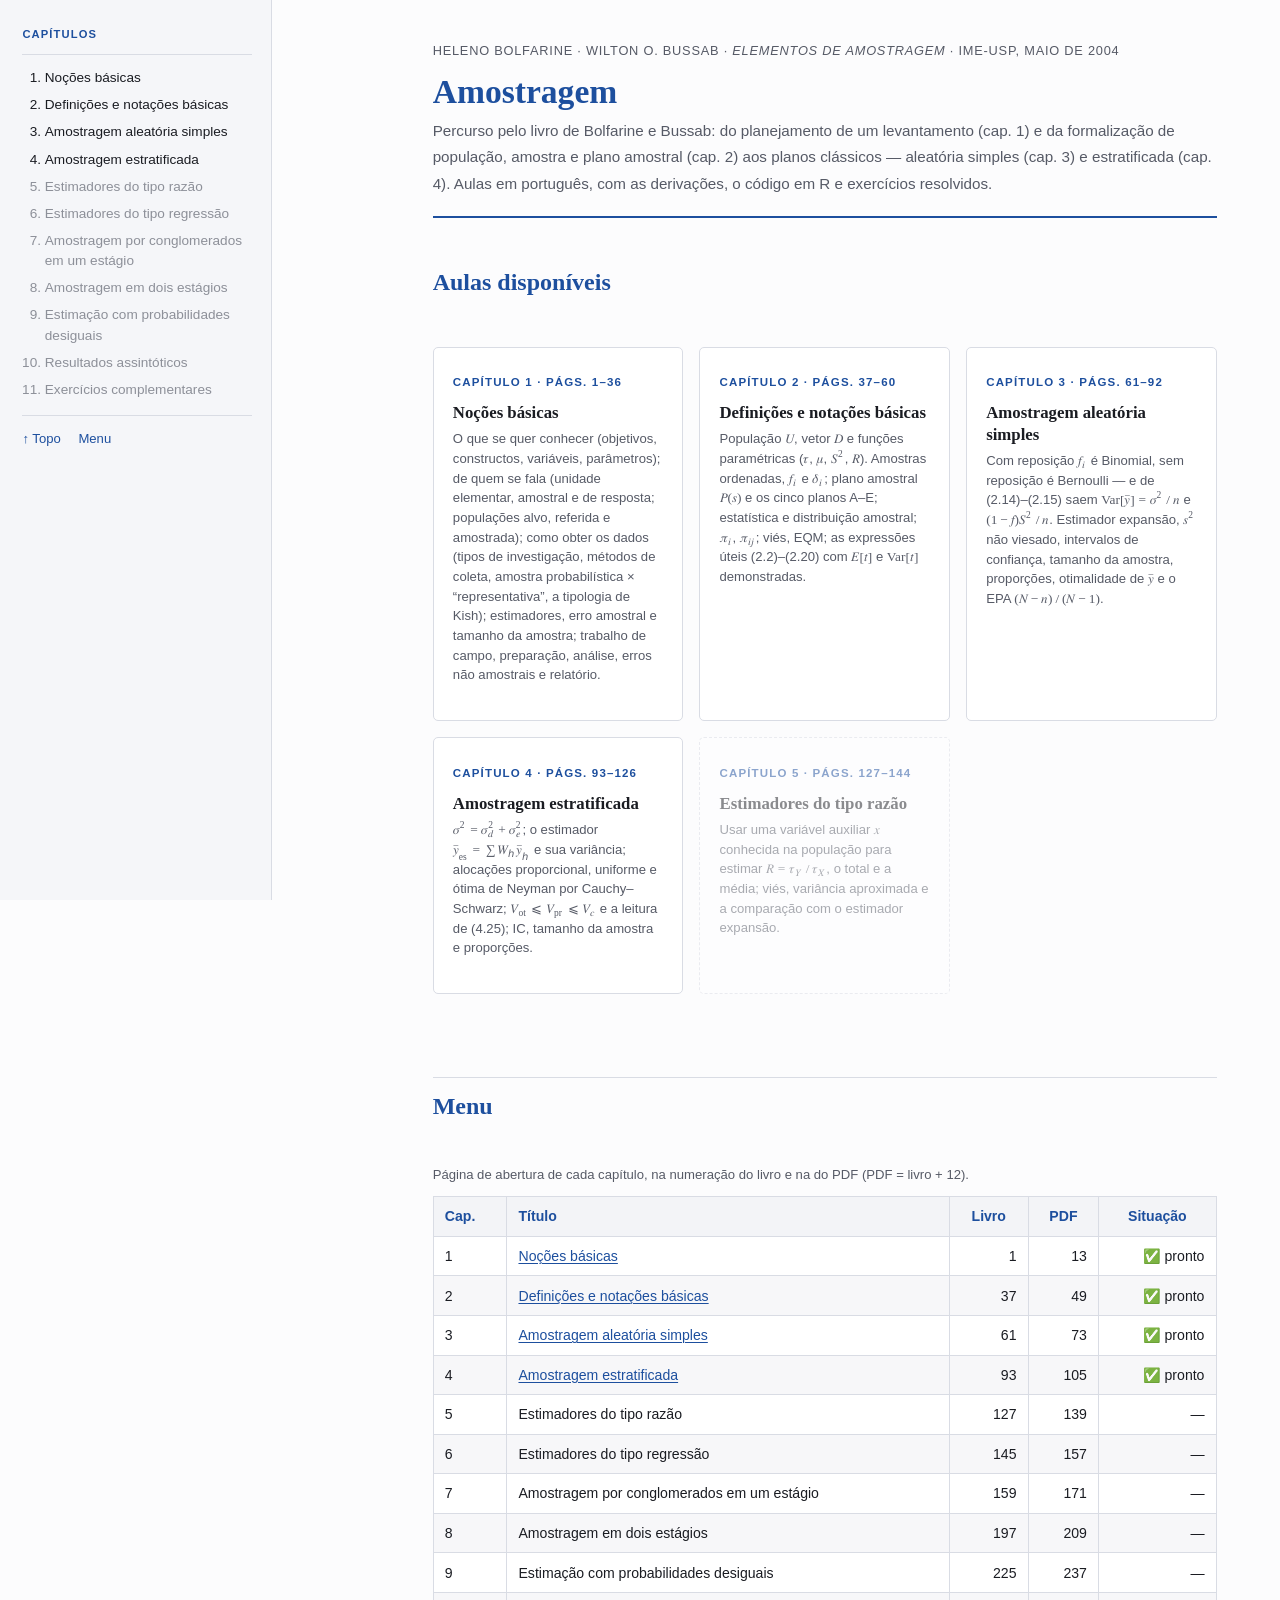
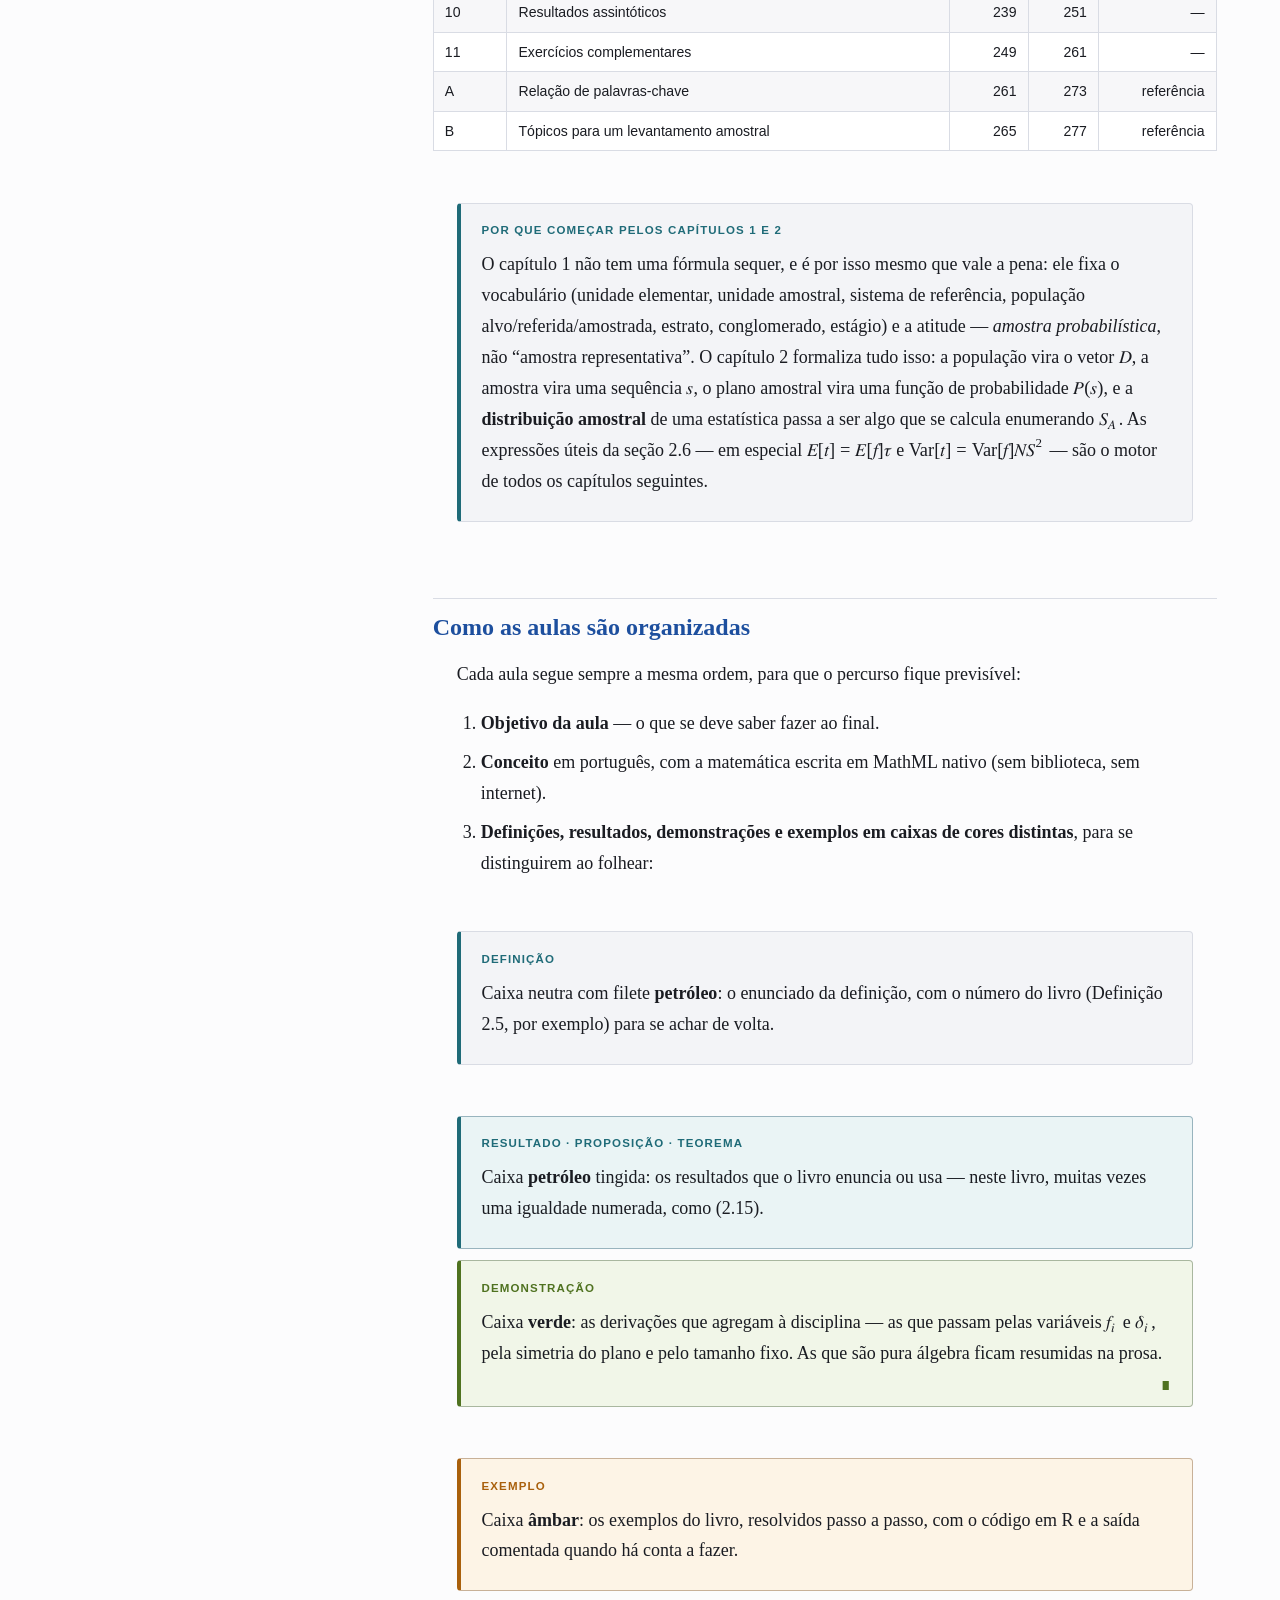
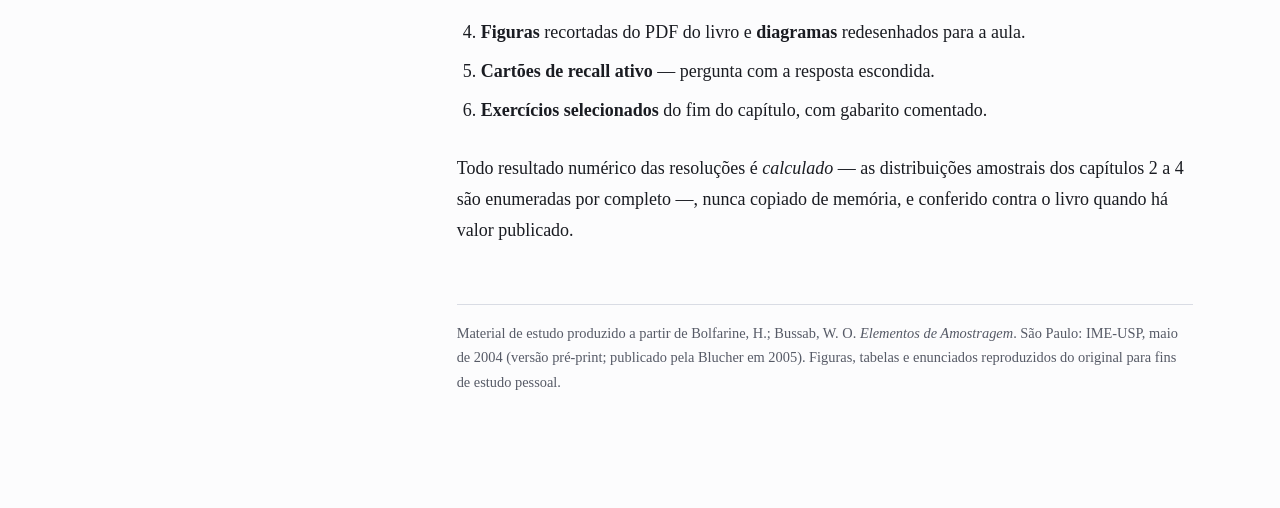
==== commit a682afdd: "Capítulos 3 e 4: amostragem aleatória simples e estratificada Cap. 3: Teoremas 3.1 e 3.7 (f_i Binomi" ====
--- a/estudo/index.html
+++ b/estudo/index.html
@@ -19,8 +19,8 @@
     <ol>
       <li><a href="cap01/01-00-nocoes-basicas.html">Noções básicas</a></li>
       <li><a href="cap02/02-00-definicoes-e-notacoes-basicas.html">Definições e notações básicas</a></li>
-      <li class="adiante">Amostragem aleatória simples</li>
-      <li class="adiante">Amostragem estratificada</li>
+      <li><a href="cap03/03-00-amostragem-aleatoria-simples.html">Amostragem aleatória simples</a></li>
+      <li><a href="cap04/04-00-amostragem-estratificada.html">Amostragem estratificada</a></li>
       <li class="adiante">Estimadores do tipo razão</li>
       <li class="adiante">Estimadores do tipo regressão</li>
       <li class="adiante">Amostragem por conglomerados em um estágio</li>
@@ -41,7 +41,7 @@
 <header class="topo">
   <p class="migalha">Heleno Bolfarine · Wilton O. Bussab · <em>Elementos de Amostragem</em> · IME-USP, maio de 2004</p>
   <h1>Amostragem</h1>
-  <p class="subtitulo">Percurso pelo livro de Bolfarine e Bussab, do planejamento de um levantamento (cap. 1) à formalização de população, amostra, plano amostral e distribuição amostral (cap. 2), e daí aos planos clássicos. Aulas em português, com as derivações, o código em R e exercícios resolvidos.</p>
+  <p class="subtitulo">Percurso pelo livro de Bolfarine e Bussab: do planejamento de um levantamento (cap. 1) e da formalização de população, amostra e plano amostral (cap. 2) aos planos clássicos — aleatória simples (cap. 3) e estratificada (cap. 4). Aulas em português, com as derivações, o código em R e exercícios resolvidos.</p>
 </header>
 
 
@@ -61,10 +61,22 @@
     <p class="desc">População <math><mi>U</mi></math>, vetor <math><mi mathvariant="bold">D</mi></math> e funções paramétricas (<math><mi>τ</mi></math>, <math><mi>μ</mi></math>, <math><msup><mi>S</mi><mn>2</mn></msup></math>, <math><mi>R</mi></math>). Amostras ordenadas, <math><msub><mi>f</mi><mi>i</mi></msub></math> e <math><msub><mi>δ</mi><mi>i</mi></msub></math>; plano amostral <math><mi>P</mi><mo>(</mo><mi>s</mi><mo>)</mo></math> e os cinco planos A–E; estatística e distribuição amostral; <math><msub><mi>π</mi><mi>i</mi></msub></math>, <math><msub><mi>π</mi><mrow><mi>i</mi><mi>j</mi></mrow></msub></math>; viés, EQM; as expressões úteis (2.2)–(2.20) com <math><mi>E</mi><mo>[</mo><mi>t</mi><mo>]</mo></math> e <math><mi>Var</mi><mo>[</mo><mi>t</mi><mo>]</mo></math> demonstradas.</p>
   </a>
 
-  <span class="cartao pendente">
+  <a class="cartao" href="cap03/03-00-amostragem-aleatoria-simples.html">
     <span class="cap">Capítulo 3 · págs. 61–92</span>
     <p class="tit">Amostragem aleatória simples</p>
-    <p class="desc">AAS com e sem reposição: propriedades de <math><mi>t</mi><mo>(</mo><mi>s</mi><mo>)</mo></math>, estimação do total, da média e da variância, intervalos de confiança, tamanho da amostra, proporções e a otimalidade de <math><mover><mi>y</mi><mo>¯</mo></mover></math>.</p>
+    <p class="desc">Com reposição <math><msub><mi>f</mi><mi>i</mi></msub></math> é Binomial, sem reposição é Bernoulli — e de (2.14)–(2.15) saem <math><mi>Var</mi><mo>[</mo><mover><mi>y</mi><mo>¯</mo></mover><mo>]</mo><mo>=</mo><msup><mi>σ</mi><mn>2</mn></msup><mo>/</mo><mi>n</mi></math> e <math><mo>(</mo><mn>1</mn><mo>−</mo><mi>f</mi><mo>)</mo><msup><mi>S</mi><mn>2</mn></msup><mo>/</mo><mi>n</mi></math>. Estimador expansão, <math><msup><mi>s</mi><mn>2</mn></msup></math> não viesado, intervalos de confiança, tamanho da amostra, proporções, otimalidade de <math><mover><mi>y</mi><mo>¯</mo></mover></math> e o EPA <math><mo>(</mo><mi>N</mi><mo>−</mo><mi>n</mi><mo>)</mo><mo>/</mo><mo>(</mo><mi>N</mi><mo>−</mo><mn>1</mn><mo>)</mo></math>.</p>
+  </a>
+
+  <a class="cartao" href="cap04/04-00-amostragem-estratificada.html">
+    <span class="cap">Capítulo 4 · págs. 93–126</span>
+    <p class="tit">Amostragem estratificada</p>
+    <p class="desc"><math><msup><mi>σ</mi><mn>2</mn></msup><mo>=</mo><msubsup><mi>σ</mi><mi>d</mi><mn>2</mn></msubsup><mo>+</mo><msubsup><mi>σ</mi><mi>e</mi><mn>2</mn></msubsup></math>; o estimador <math><msub><mover><mi>y</mi><mo>¯</mo></mover><mi>es</mi></msub><mo>=</mo><mo>∑</mo><msub><mi>W</mi><mi>h</mi></msub><msub><mover><mi>y</mi><mo>¯</mo></mover><mi>h</mi></msub></math> e sua variância; alocações proporcional, uniforme e ótima de Neyman por Cauchy–Schwarz; <math><msub><mi>V</mi><mi>ot</mi></msub><mo>⩽</mo><msub><mi>V</mi><mi>pr</mi></msub><mo>⩽</mo><msub><mi>V</mi><mi>c</mi></msub></math> e a leitura de (4.25); IC, tamanho da amostra e proporções.</p>
+  </a>
+
+  <span class="cartao pendente">
+    <span class="cap">Capítulo 5 · págs. 127–144</span>
+    <p class="tit">Estimadores do tipo razão</p>
+    <p class="desc">Usar uma variável auxiliar <math><mi>x</mi></math> conhecida na população para estimar <math><mi>R</mi><mo>=</mo><msub><mi>τ</mi><mi>Y</mi></msub><mo>/</mo><msub><mi>τ</mi><mi>X</mi></msub></math>, o total e a média; viés, variância aproximada e a comparação com o estimador expansão.</p>
   </span>
 
 </div>
@@ -80,8 +92,8 @@
   <tbody>
     <tr><td>1</td><td class="txt"><a href="cap01/01-00-nocoes-basicas.html">Noções básicas</a></td><td>1</td><td>13</td><td>✅ pronto</td></tr>
     <tr><td>2</td><td class="txt"><a href="cap02/02-00-definicoes-e-notacoes-basicas.html">Definições e notações básicas</a></td><td>37</td><td>49</td><td>✅ pronto</td></tr>
-    <tr><td>3</td><td class="txt">Amostragem aleatória simples</td><td>61</td><td>73</td><td>—</td></tr>
-    <tr><td>4</td><td class="txt">Amostragem estratificada</td><td>93</td><td>105</td><td>—</td></tr>
+    <tr><td>3</td><td class="txt"><a href="cap03/03-00-amostragem-aleatoria-simples.html">Amostragem aleatória simples</a></td><td>61</td><td>73</td><td>✅ pronto</td></tr>
+    <tr><td>4</td><td class="txt"><a href="cap04/04-00-amostragem-estratificada.html">Amostragem estratificada</a></td><td>93</td><td>105</td><td>✅ pronto</td></tr>
     <tr><td>5</td><td class="txt">Estimadores do tipo razão</td><td>127</td><td>139</td><td>—</td></tr>
     <tr><td>6</td><td class="txt">Estimadores do tipo regressão</td><td>145</td><td>157</td><td>—</td></tr>
     <tr><td>7</td><td class="txt">Amostragem por conglomerados em um estágio</td><td>159</td><td>171</td><td>—</td></tr>
@@ -136,7 +148,7 @@
   <li><strong>Exercícios selecionados</strong> do fim do capítulo, com gabarito comentado.</li>
 </ol>
 
-<p>Todo resultado numérico das resoluções é <em>calculado</em> — as distribuições amostrais do capítulo 2 são enumeradas por completo —, nunca copiado de memória, e conferido contra o livro quando há valor publicado.</p>
+<p>Todo resultado numérico das resoluções é <em>calculado</em> — as distribuições amostrais dos capítulos 2 a 4 são enumeradas por completo —, nunca copiado de memória, e conferido contra o livro quando há valor publicado.</p>
 
 
 <div class="nota">
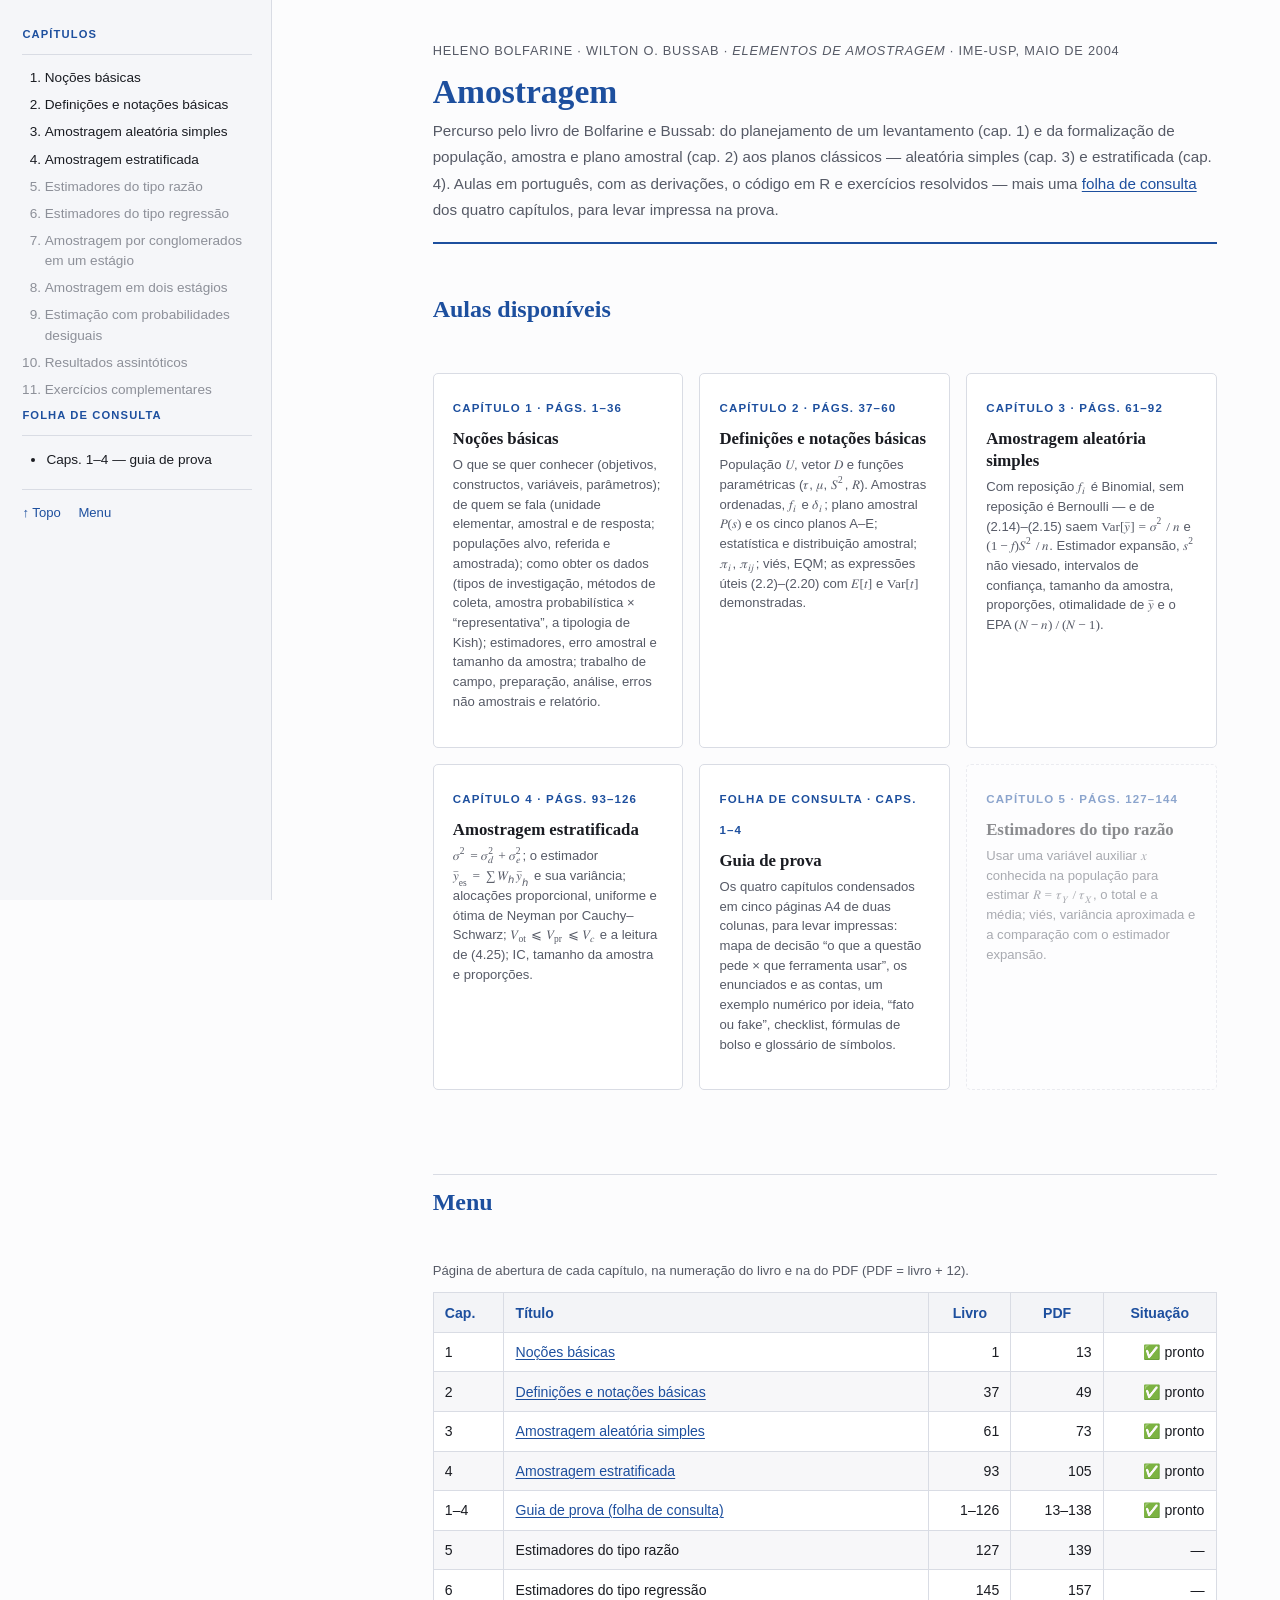
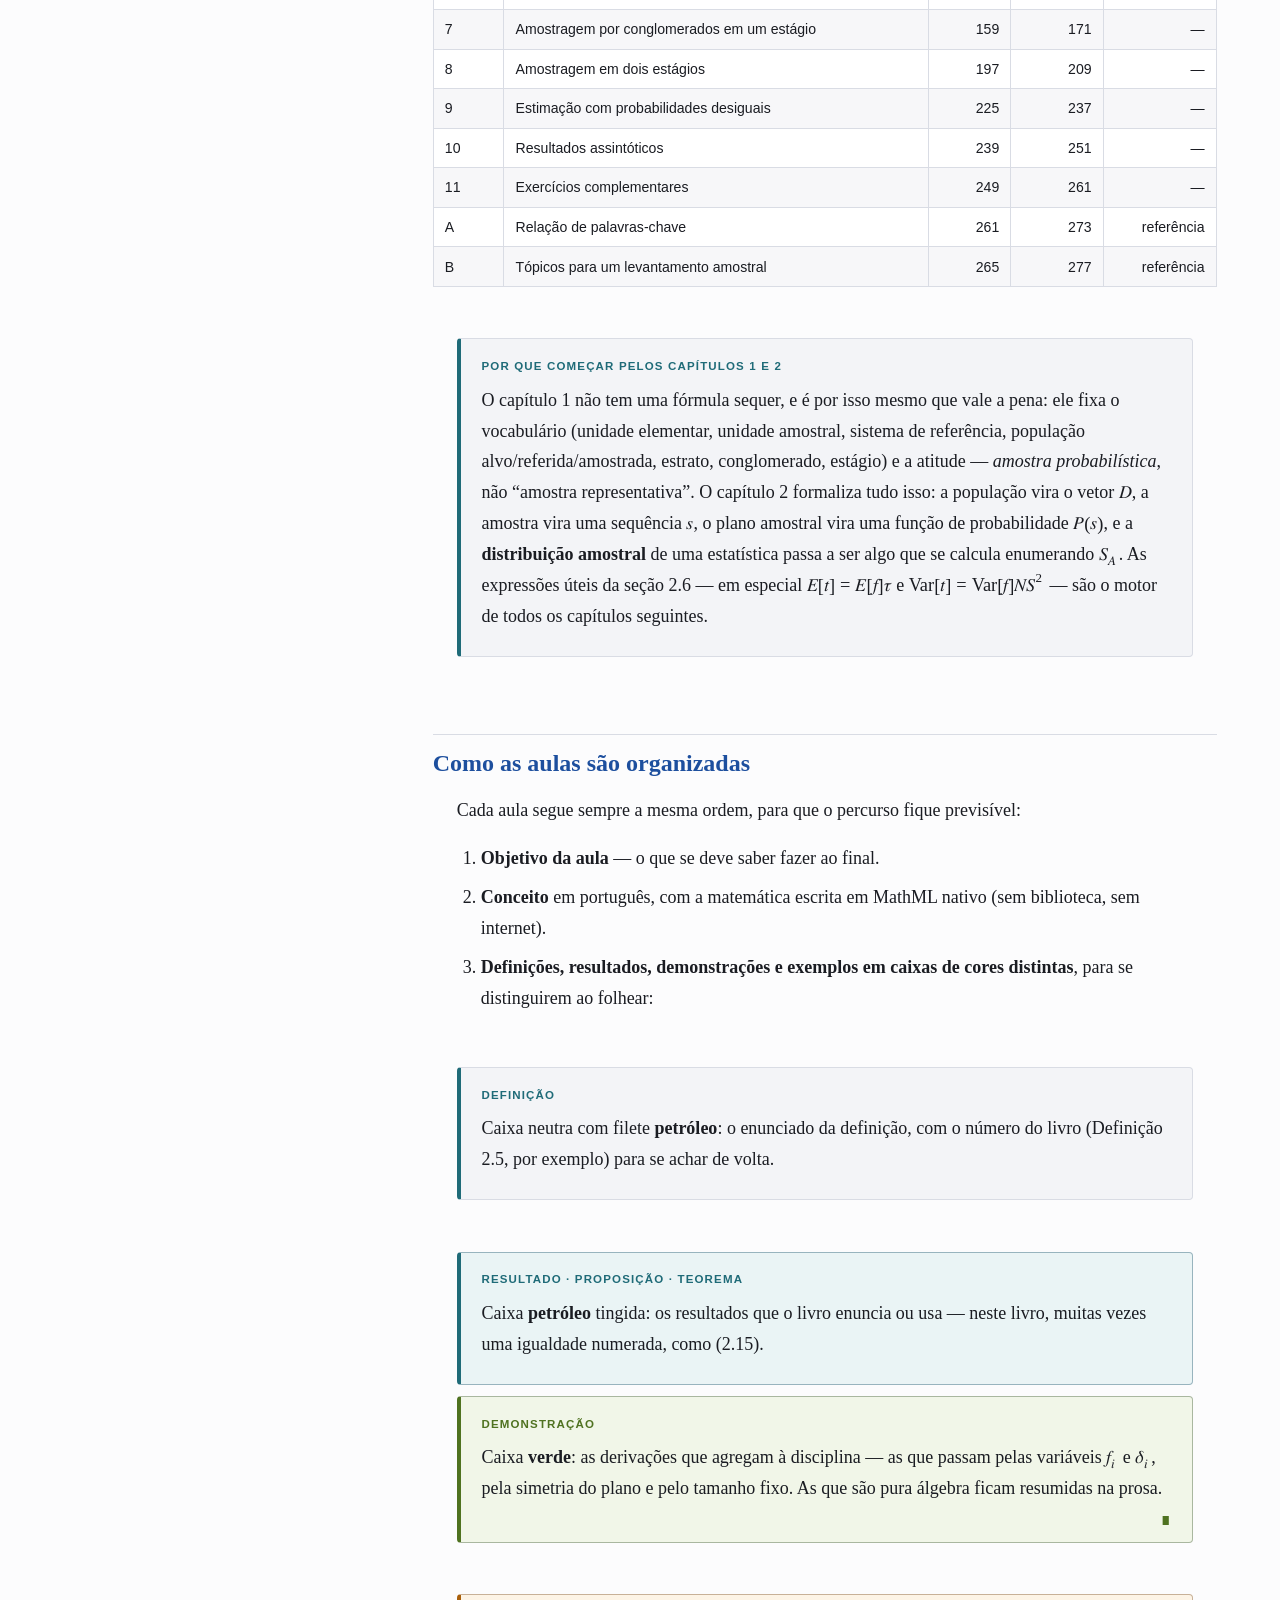
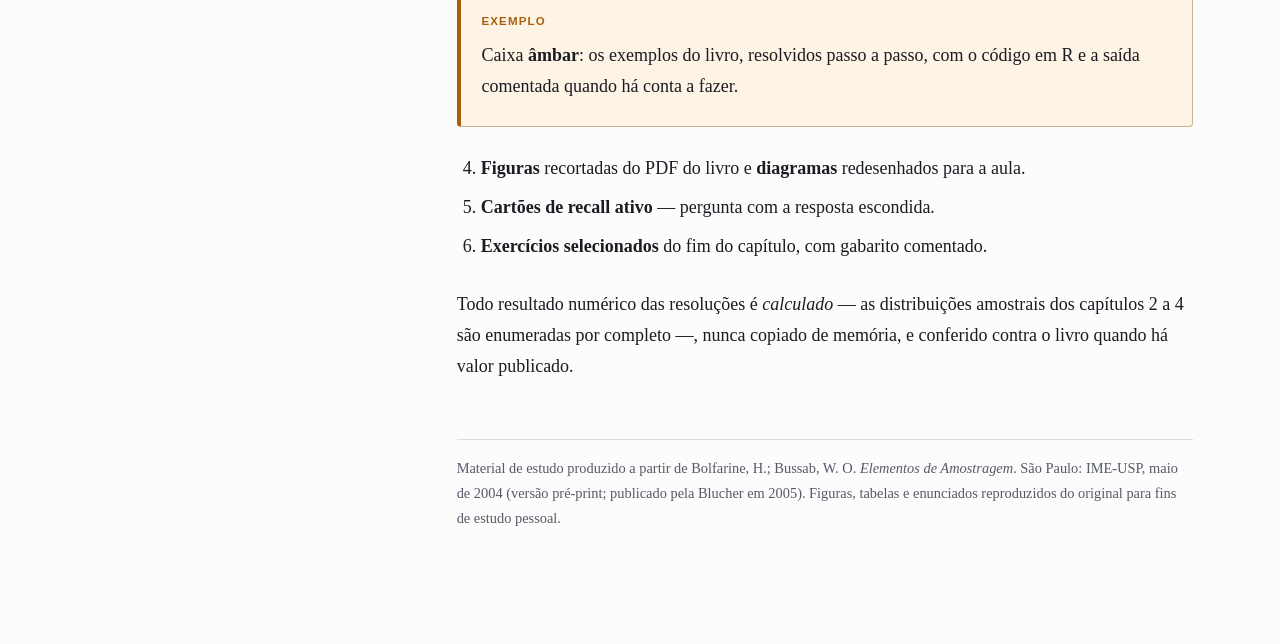
==== commit 46451e48: "Folha de consulta: guia de prova dos capítulos 1 a 4 Uma folha densa, em duas colunas A4, para levar" ====
--- a/estudo/index.html
+++ b/estudo/index.html
@@ -29,6 +29,10 @@
       <li class="adiante">Resultados assintóticos</li>
       <li class="adiante">Exercícios complementares</li>
     </ol>
+    <p class="painel-titulo">Folha de consulta</p>
+    <ul>
+      <li><a href="guia/01-04-guia-de-prova.html">Caps. 1–4 — guia de prova</a></li>
+    </ul>
     <p class="extras">
       <a href="#topo">↑ Topo</a>
       <a href="#menu">Menu</a>
@@ -41,7 +45,7 @@
 <header class="topo">
   <p class="migalha">Heleno Bolfarine · Wilton O. Bussab · <em>Elementos de Amostragem</em> · IME-USP, maio de 2004</p>
   <h1>Amostragem</h1>
-  <p class="subtitulo">Percurso pelo livro de Bolfarine e Bussab: do planejamento de um levantamento (cap. 1) e da formalização de população, amostra e plano amostral (cap. 2) aos planos clássicos — aleatória simples (cap. 3) e estratificada (cap. 4). Aulas em português, com as derivações, o código em R e exercícios resolvidos.</p>
+  <p class="subtitulo">Percurso pelo livro de Bolfarine e Bussab: do planejamento de um levantamento (cap. 1) e da formalização de população, amostra e plano amostral (cap. 2) aos planos clássicos — aleatória simples (cap. 3) e estratificada (cap. 4). Aulas em português, com as derivações, o código em R e exercícios resolvidos — mais uma <a href="guia/01-04-guia-de-prova.html">folha de consulta</a> dos quatro capítulos, para levar impressa na prova.</p>
 </header>
 
 
@@ -73,6 +77,12 @@
     <p class="desc"><math><msup><mi>σ</mi><mn>2</mn></msup><mo>=</mo><msubsup><mi>σ</mi><mi>d</mi><mn>2</mn></msubsup><mo>+</mo><msubsup><mi>σ</mi><mi>e</mi><mn>2</mn></msubsup></math>; o estimador <math><msub><mover><mi>y</mi><mo>¯</mo></mover><mi>es</mi></msub><mo>=</mo><mo>∑</mo><msub><mi>W</mi><mi>h</mi></msub><msub><mover><mi>y</mi><mo>¯</mo></mover><mi>h</mi></msub></math> e sua variância; alocações proporcional, uniforme e ótima de Neyman por Cauchy–Schwarz; <math><msub><mi>V</mi><mi>ot</mi></msub><mo>⩽</mo><msub><mi>V</mi><mi>pr</mi></msub><mo>⩽</mo><msub><mi>V</mi><mi>c</mi></msub></math> e a leitura de (4.25); IC, tamanho da amostra e proporções.</p>
   </a>
 
+  <a class="cartao" href="guia/01-04-guia-de-prova.html">
+    <span class="cap">Folha de consulta · caps. 1–4</span>
+    <p class="tit">Guia de prova</p>
+    <p class="desc">Os quatro capítulos condensados em cinco páginas A4 de duas colunas, para levar impressas: mapa de decisão “o que a questão pede × que ferramenta usar”, os enunciados e as contas, um exemplo numérico por ideia, “fato ou fake”, checklist, fórmulas de bolso e glossário de símbolos.</p>
+  </a>
+
   <span class="cartao pendente">
     <span class="cap">Capítulo 5 · págs. 127–144</span>
     <p class="tit">Estimadores do tipo razão</p>
@@ -94,6 +104,7 @@
     <tr><td>2</td><td class="txt"><a href="cap02/02-00-definicoes-e-notacoes-basicas.html">Definições e notações básicas</a></td><td>37</td><td>49</td><td>✅ pronto</td></tr>
     <tr><td>3</td><td class="txt"><a href="cap03/03-00-amostragem-aleatoria-simples.html">Amostragem aleatória simples</a></td><td>61</td><td>73</td><td>✅ pronto</td></tr>
     <tr><td>4</td><td class="txt"><a href="cap04/04-00-amostragem-estratificada.html">Amostragem estratificada</a></td><td>93</td><td>105</td><td>✅ pronto</td></tr>
+    <tr><td>1–4</td><td class="txt"><a href="guia/01-04-guia-de-prova.html">Guia de prova (folha de consulta)</a></td><td>1–126</td><td>13–138</td><td>✅ pronto</td></tr>
     <tr><td>5</td><td class="txt">Estimadores do tipo razão</td><td>127</td><td>139</td><td>—</td></tr>
     <tr><td>6</td><td class="txt">Estimadores do tipo regressão</td><td>145</td><td>157</td><td>—</td></tr>
     <tr><td>7</td><td class="txt">Amostragem por conglomerados em um estágio</td><td>159</td><td>171</td><td>—</td></tr>
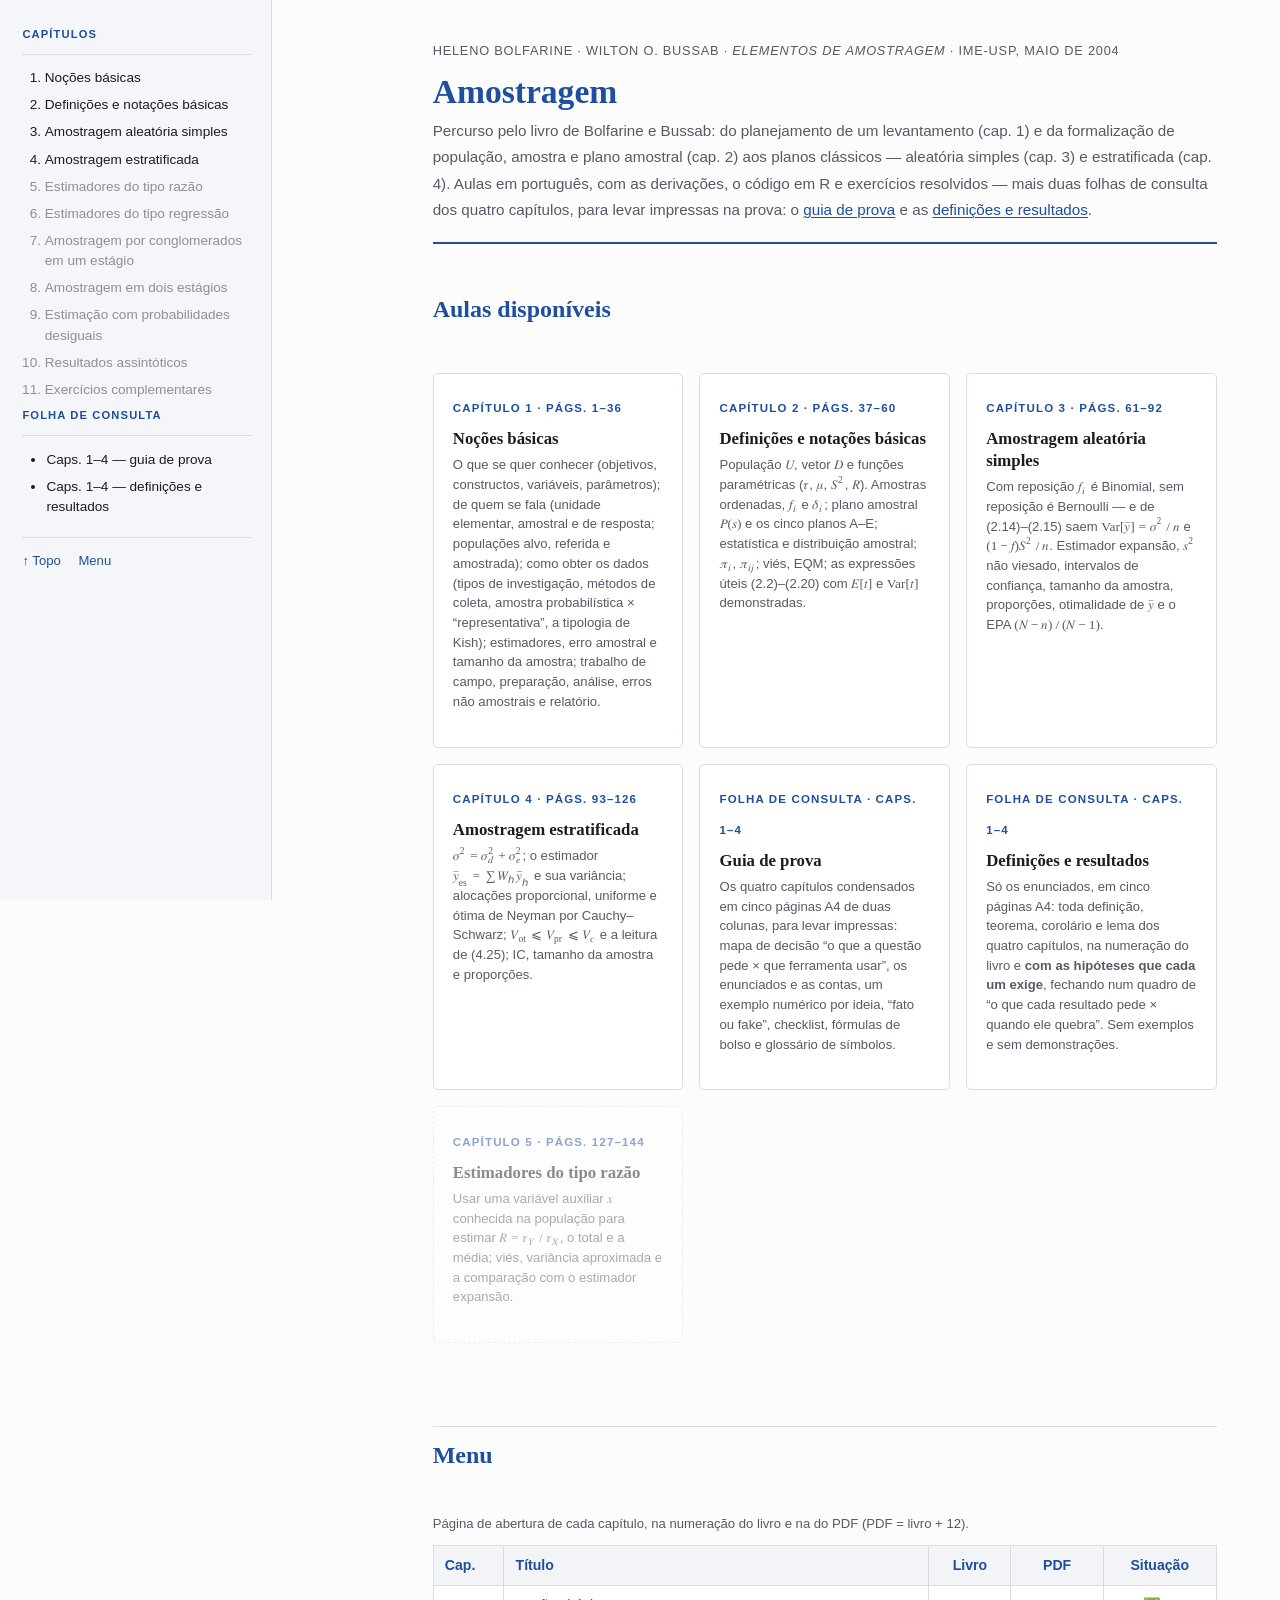
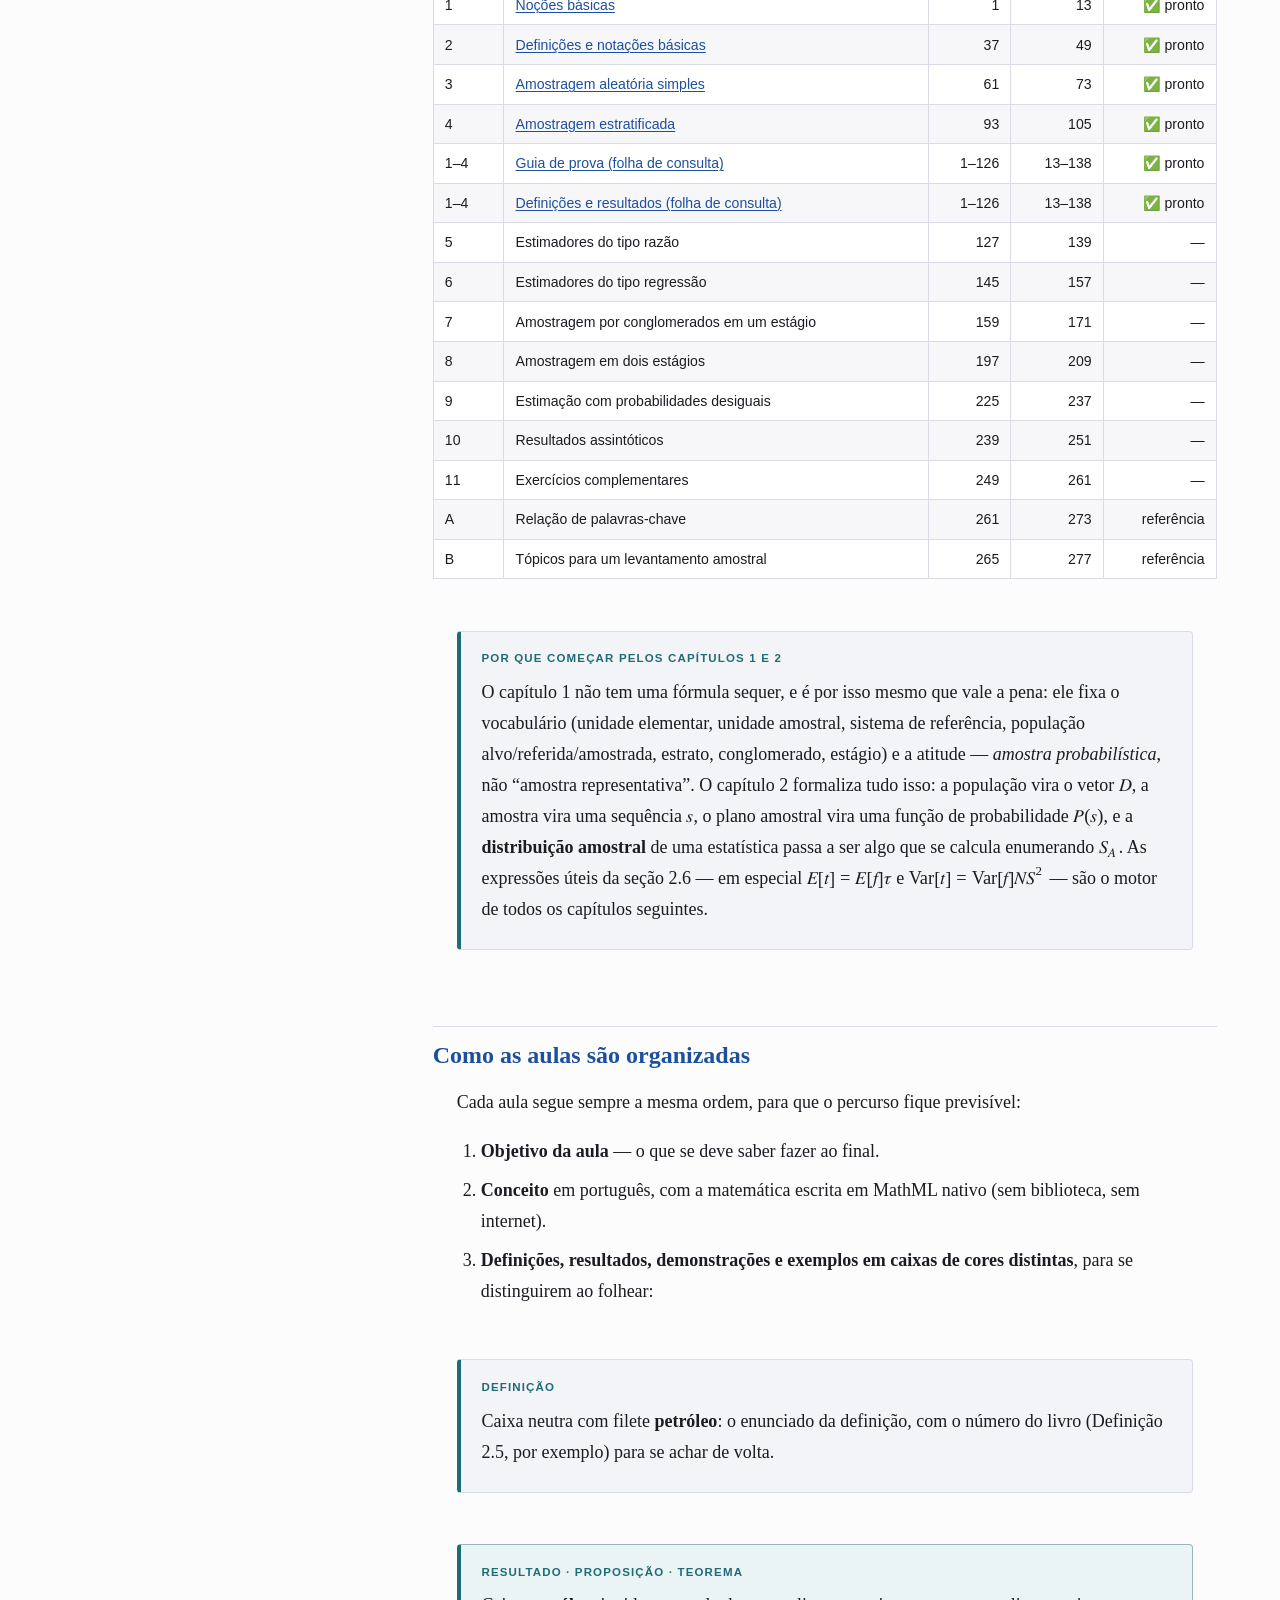
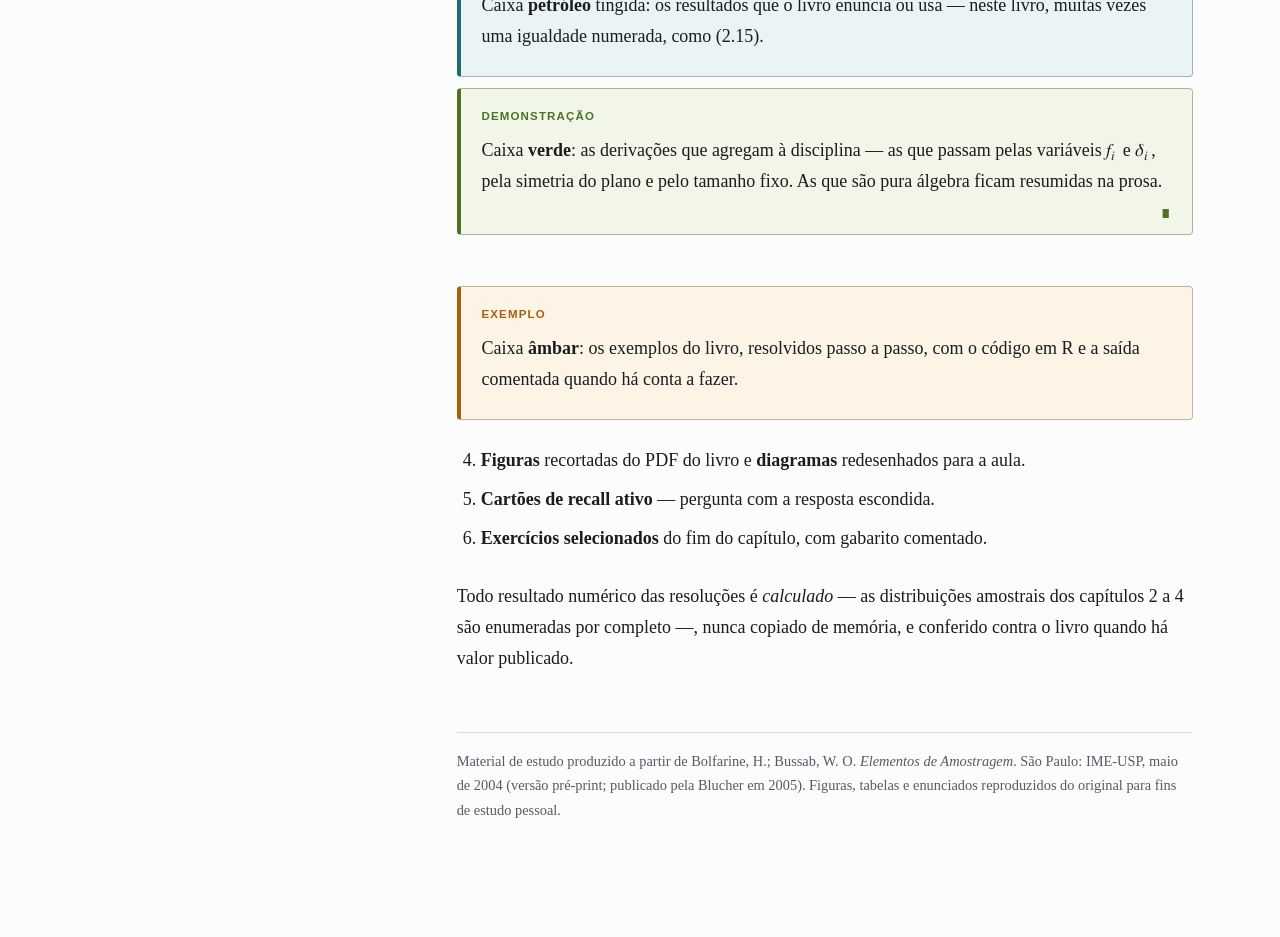
==== commit a80fafae: "Folha de definições e resultados dos capítulos 1 a 4 Segunda folha de consulta, estudo/guia/01-04-de" ====
--- a/estudo/index.html
+++ b/estudo/index.html
@@ -32,6 +32,7 @@
     <p class="painel-titulo">Folha de consulta</p>
     <ul>
       <li><a href="guia/01-04-guia-de-prova.html">Caps. 1–4 — guia de prova</a></li>
+      <li><a href="guia/01-04-definicoes-e-resultados.html">Caps. 1–4 — definições e resultados</a></li>
     </ul>
     <p class="extras">
       <a href="#topo">↑ Topo</a>
@@ -45,7 +46,7 @@
 <header class="topo">
   <p class="migalha">Heleno Bolfarine · Wilton O. Bussab · <em>Elementos de Amostragem</em> · IME-USP, maio de 2004</p>
   <h1>Amostragem</h1>
-  <p class="subtitulo">Percurso pelo livro de Bolfarine e Bussab: do planejamento de um levantamento (cap. 1) e da formalização de população, amostra e plano amostral (cap. 2) aos planos clássicos — aleatória simples (cap. 3) e estratificada (cap. 4). Aulas em português, com as derivações, o código em R e exercícios resolvidos — mais uma <a href="guia/01-04-guia-de-prova.html">folha de consulta</a> dos quatro capítulos, para levar impressa na prova.</p>
+  <p class="subtitulo">Percurso pelo livro de Bolfarine e Bussab: do planejamento de um levantamento (cap. 1) e da formalização de população, amostra e plano amostral (cap. 2) aos planos clássicos — aleatória simples (cap. 3) e estratificada (cap. 4). Aulas em português, com as derivações, o código em R e exercícios resolvidos — mais duas folhas de consulta dos quatro capítulos, para levar impressas na prova: o <a href="guia/01-04-guia-de-prova.html">guia de prova</a> e as <a href="guia/01-04-definicoes-e-resultados.html">definições e resultados</a>.</p>
 </header>
 
 
@@ -81,6 +82,12 @@
     <span class="cap">Folha de consulta · caps. 1–4</span>
     <p class="tit">Guia de prova</p>
     <p class="desc">Os quatro capítulos condensados em cinco páginas A4 de duas colunas, para levar impressas: mapa de decisão “o que a questão pede × que ferramenta usar”, os enunciados e as contas, um exemplo numérico por ideia, “fato ou fake”, checklist, fórmulas de bolso e glossário de símbolos.</p>
+  </a>
+
+  <a class="cartao" href="guia/01-04-definicoes-e-resultados.html">
+    <span class="cap">Folha de consulta · caps. 1–4</span>
+    <p class="tit">Definições e resultados</p>
+    <p class="desc">Só os enunciados, em cinco páginas A4: toda definição, teorema, corolário e lema dos quatro capítulos, na numeração do livro e <strong>com as hipóteses que cada um exige</strong>, fechando num quadro de “o que cada resultado pede × quando ele quebra”. Sem exemplos e sem demonstrações.</p>
   </a>
 
   <span class="cartao pendente">
@@ -105,6 +112,7 @@
     <tr><td>3</td><td class="txt"><a href="cap03/03-00-amostragem-aleatoria-simples.html">Amostragem aleatória simples</a></td><td>61</td><td>73</td><td>✅ pronto</td></tr>
     <tr><td>4</td><td class="txt"><a href="cap04/04-00-amostragem-estratificada.html">Amostragem estratificada</a></td><td>93</td><td>105</td><td>✅ pronto</td></tr>
     <tr><td>1–4</td><td class="txt"><a href="guia/01-04-guia-de-prova.html">Guia de prova (folha de consulta)</a></td><td>1–126</td><td>13–138</td><td>✅ pronto</td></tr>
+    <tr><td>1–4</td><td class="txt"><a href="guia/01-04-definicoes-e-resultados.html">Definições e resultados (folha de consulta)</a></td><td>1–126</td><td>13–138</td><td>✅ pronto</td></tr>
     <tr><td>5</td><td class="txt">Estimadores do tipo razão</td><td>127</td><td>139</td><td>—</td></tr>
     <tr><td>6</td><td class="txt">Estimadores do tipo regressão</td><td>145</td><td>157</td><td>—</td></tr>
     <tr><td>7</td><td class="txt">Amostragem por conglomerados em um estágio</td><td>159</td><td>171</td><td>—</td></tr>
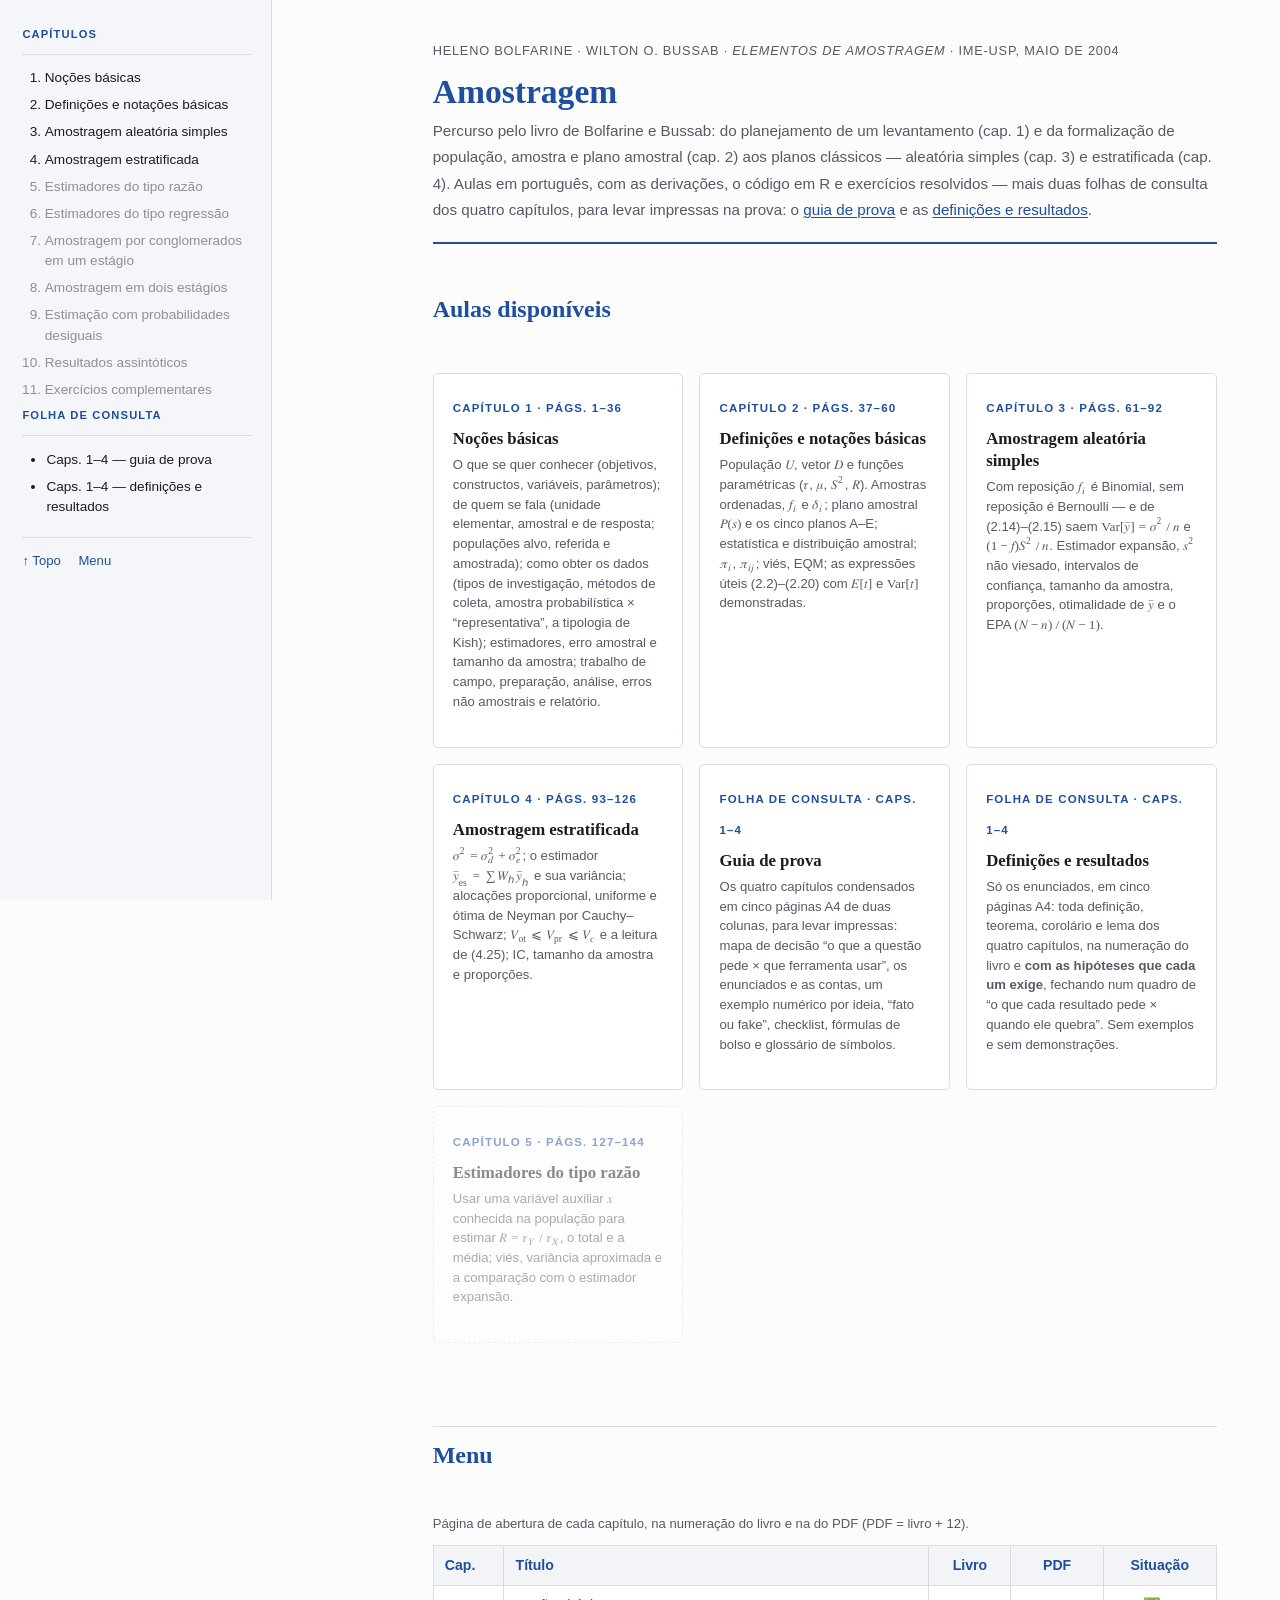
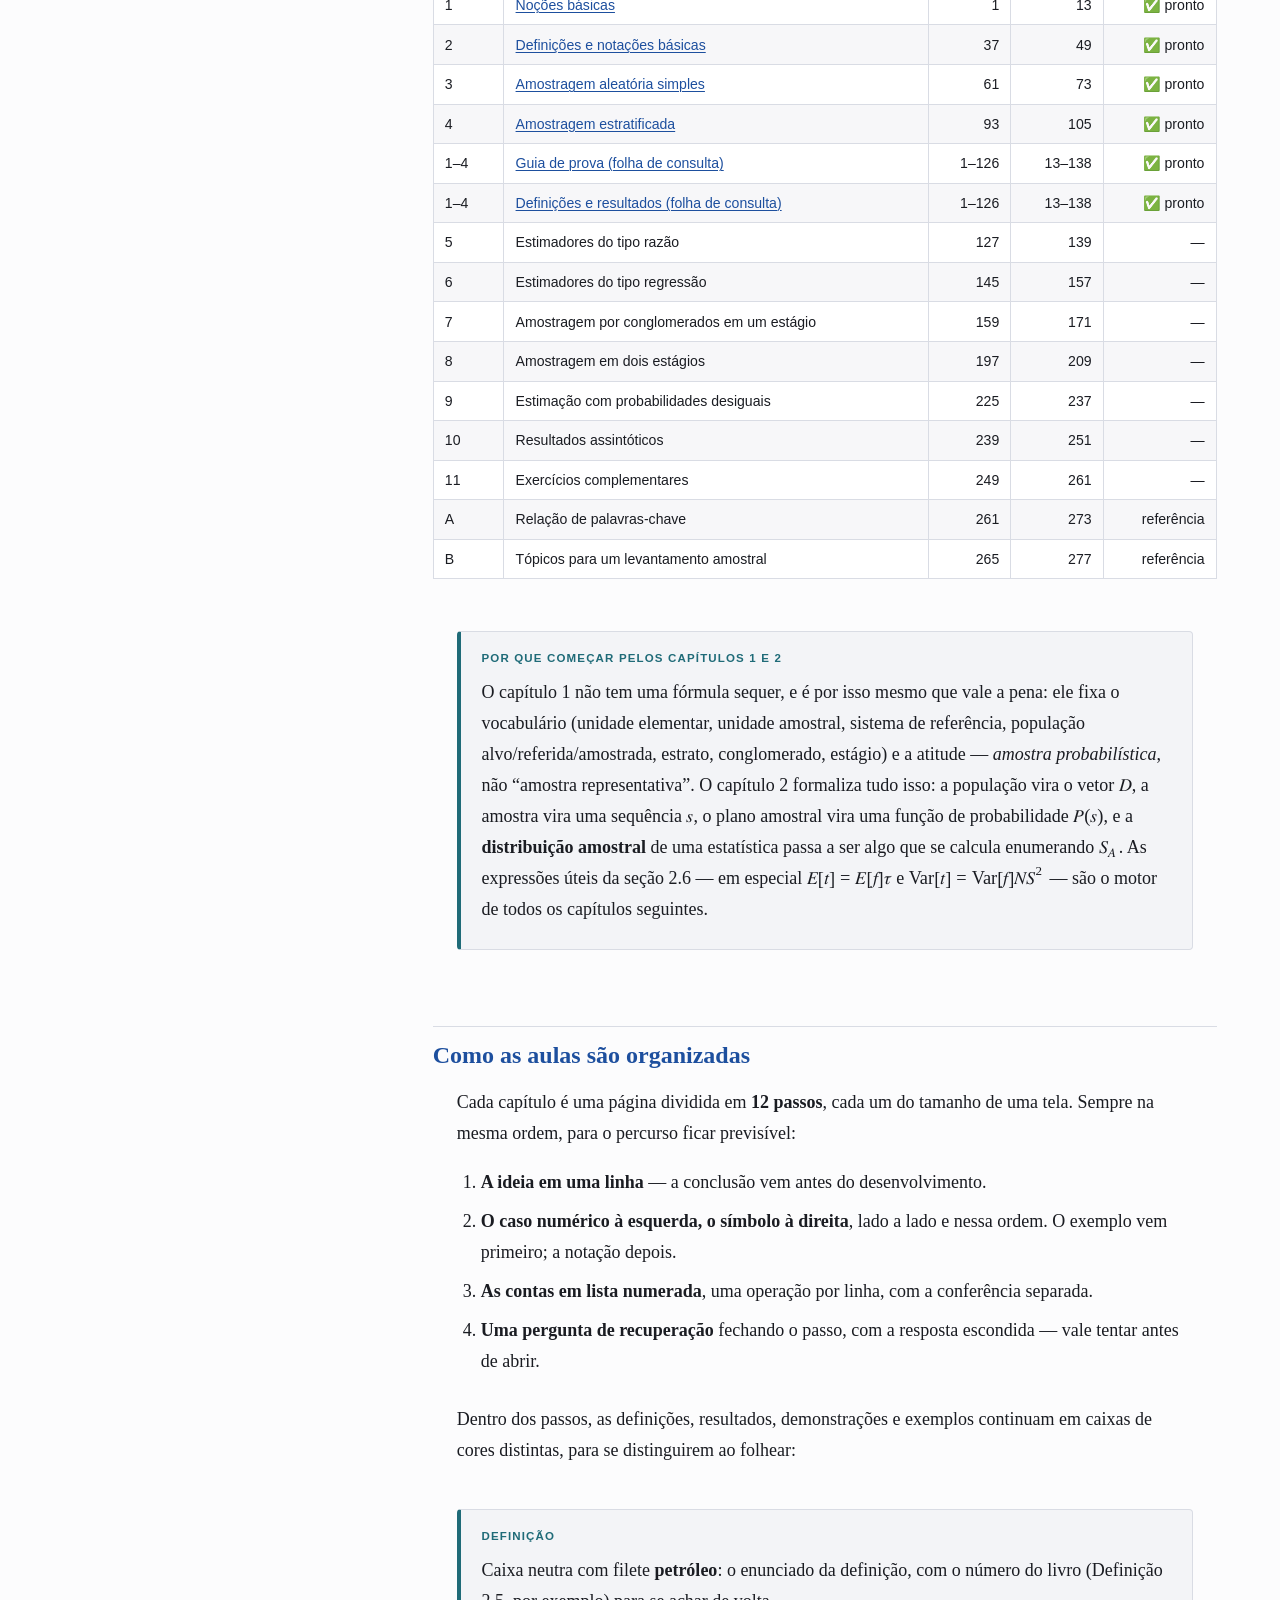
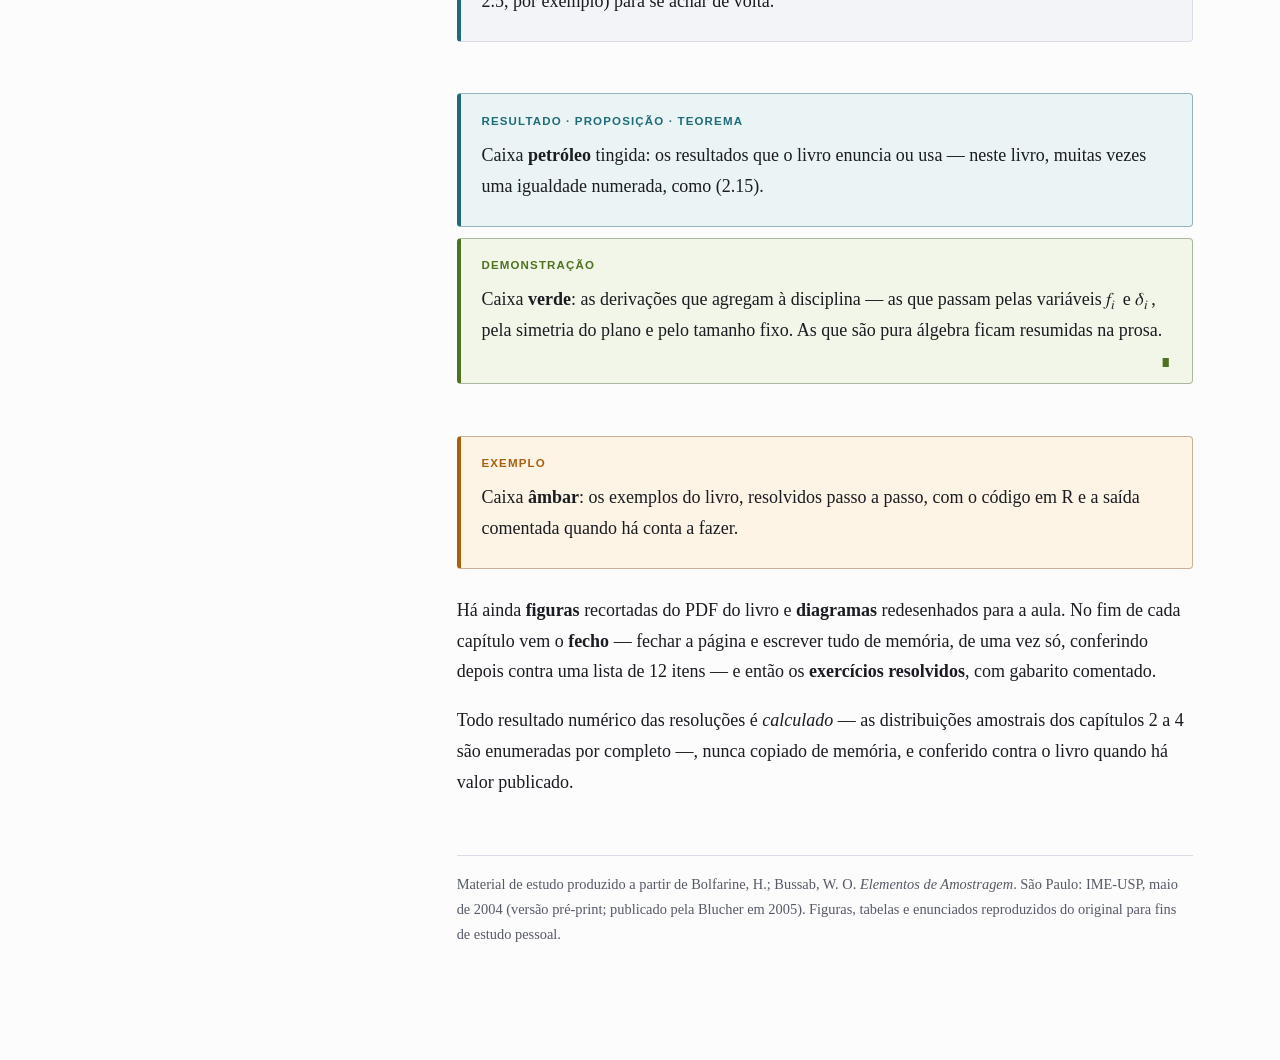
==== commit 6750d00e: "Capítulos 1 a 4 reescritos no formato de 12 passos As quatro aulas foram refeitas para leitura em se" ====
--- a/estudo/index.html
+++ b/estudo/index.html
@@ -133,13 +133,16 @@
 
 <h2>Como as aulas são organizadas</h2>
 
-<p>Cada aula segue sempre a mesma ordem, para que o percurso fique previsível:</p>
+<p>Cada capítulo é uma página dividida em <strong>12 passos</strong>, cada um do tamanho de uma tela. Sempre na mesma ordem, para o percurso ficar previsível:</p>
 
 <ol>
-  <li><strong>Objetivo da aula</strong> — o que se deve saber fazer ao final.</li>
-  <li><strong>Conceito</strong> em português, com a matemática escrita em MathML nativo (sem biblioteca, sem internet).</li>
-  <li><strong>Definições, resultados, demonstrações e exemplos em caixas de cores distintas</strong>, para se distinguirem ao folhear:</li>
+  <li><strong>A ideia em uma linha</strong> — a conclusão vem antes do desenvolvimento.</li>
+  <li><strong>O caso numérico à esquerda, o símbolo à direita</strong>, lado a lado e nessa ordem. O exemplo vem primeiro; a notação depois.</li>
+  <li><strong>As contas em lista numerada</strong>, uma operação por linha, com a conferência separada.</li>
+  <li><strong>Uma pergunta de recuperação</strong> fechando o passo, com a resposta escondida — vale tentar antes de abrir.</li>
 </ol>
+
+<p>Dentro dos passos, as definições, resultados, demonstrações e exemplos continuam em caixas de cores distintas, para se distinguirem ao folhear:</p>
 
 <div class="caixa definicao">
   <span class="rotulo">Definição</span>
@@ -161,11 +164,7 @@
   <p>Caixa <strong>âmbar</strong>: os exemplos do livro, resolvidos passo a passo, com o código em R e a saída comentada quando há conta a fazer.</p>
 </div>
 
-<ol start="4">
-  <li><strong>Figuras</strong> recortadas do PDF do livro e <strong>diagramas</strong> redesenhados para a aula.</li>
-  <li><strong>Cartões de recall ativo</strong> — pergunta com a resposta escondida.</li>
-  <li><strong>Exercícios selecionados</strong> do fim do capítulo, com gabarito comentado.</li>
-</ol>
+<p>Há ainda <strong>figuras</strong> recortadas do PDF do livro e <strong>diagramas</strong> redesenhados para a aula. No fim de cada capítulo vem o <strong>fecho</strong> — fechar a página e escrever tudo de memória, de uma vez só, conferindo depois contra uma lista de 12 itens — e então os <strong>exercícios resolvidos</strong>, com gabarito comentado.</p>
 
 <p>Todo resultado numérico das resoluções é <em>calculado</em> — as distribuições amostrais dos capítulos 2 a 4 são enumeradas por completo —, nunca copiado de memória, e conferido contra o livro quando há valor publicado.</p>
 
